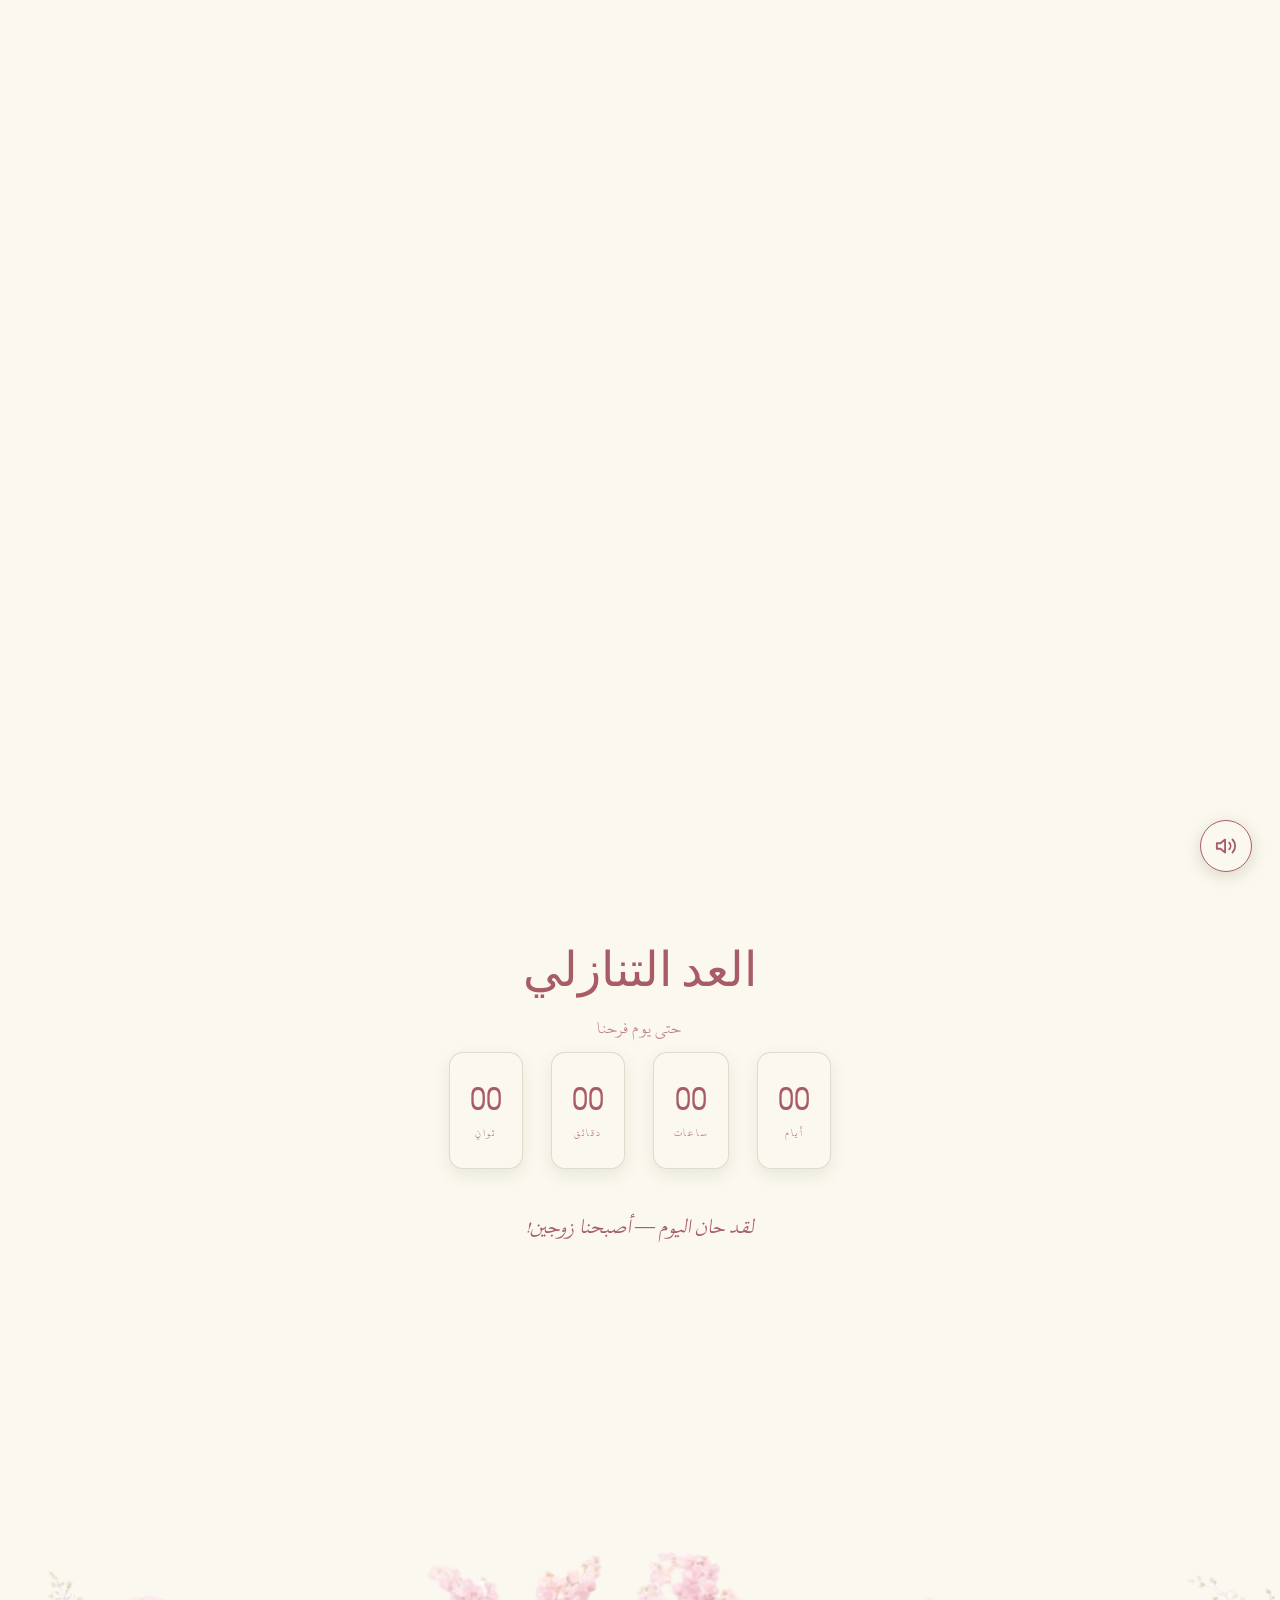
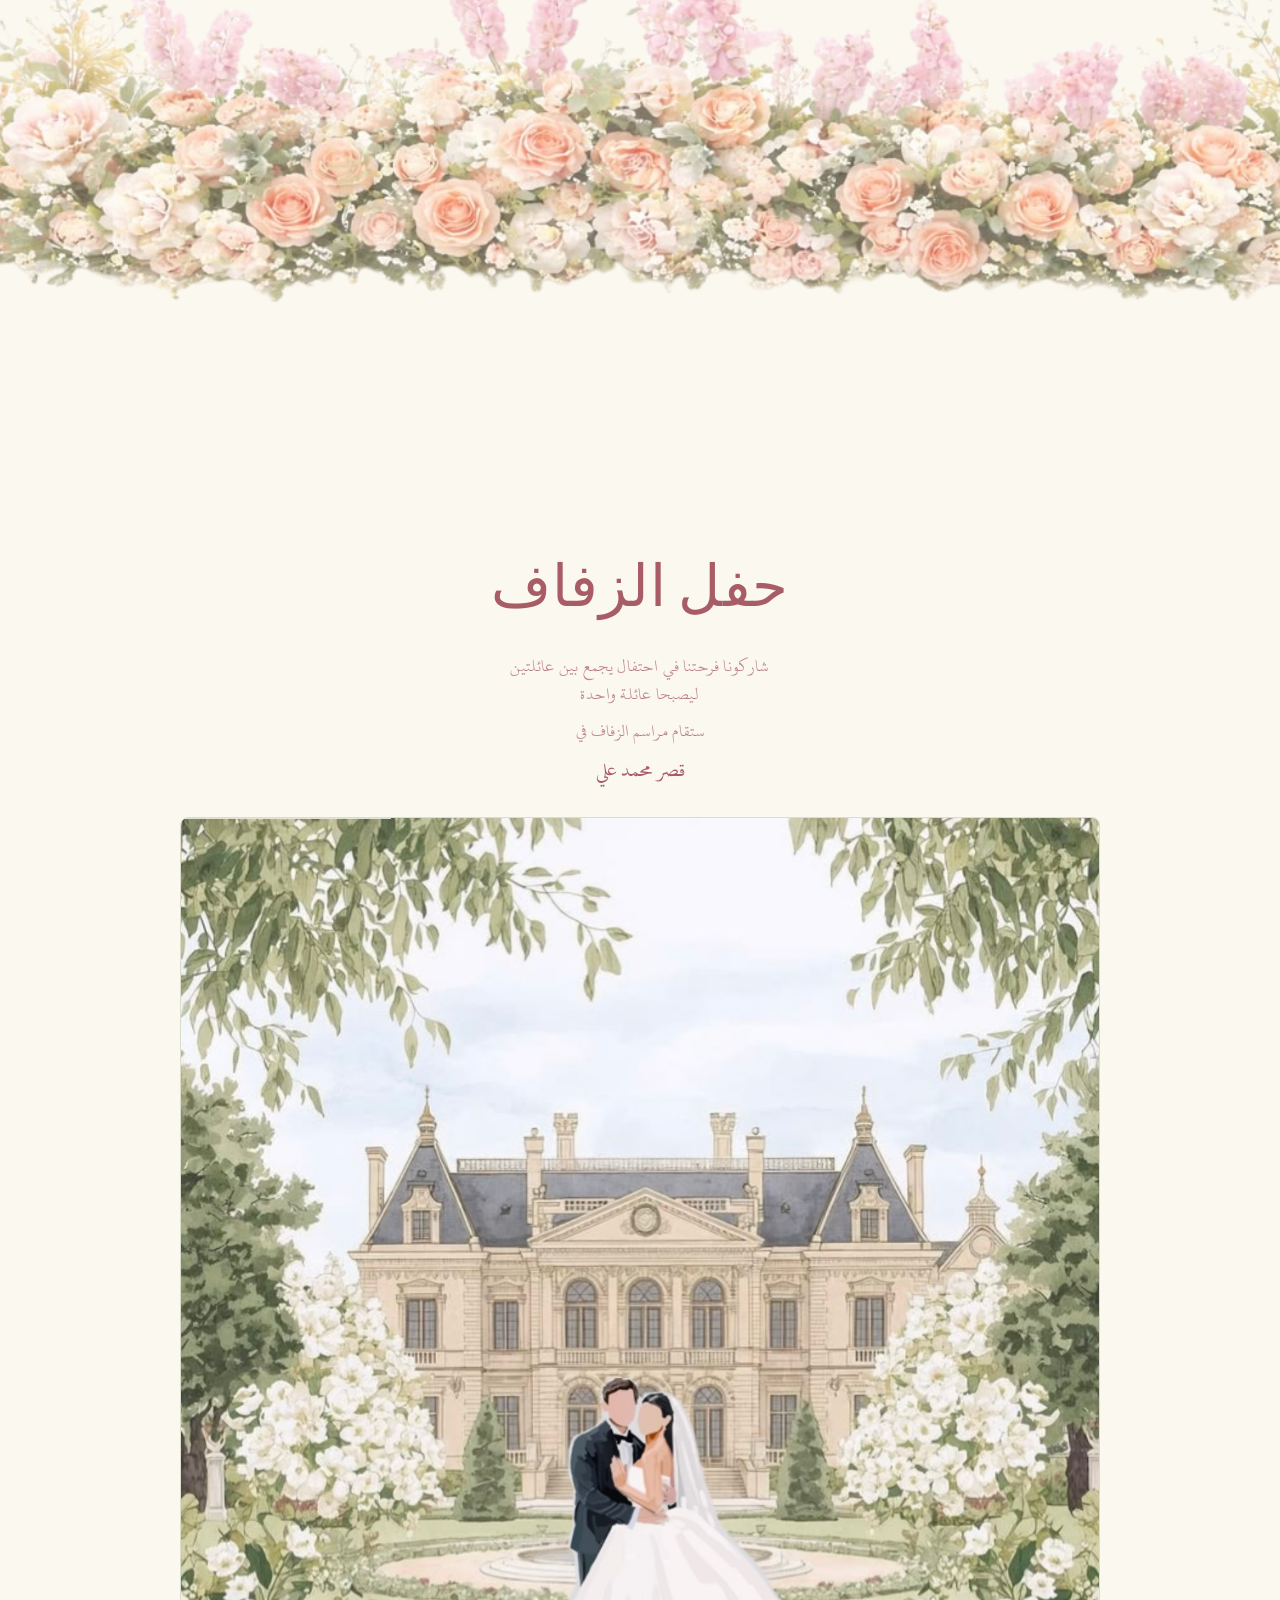
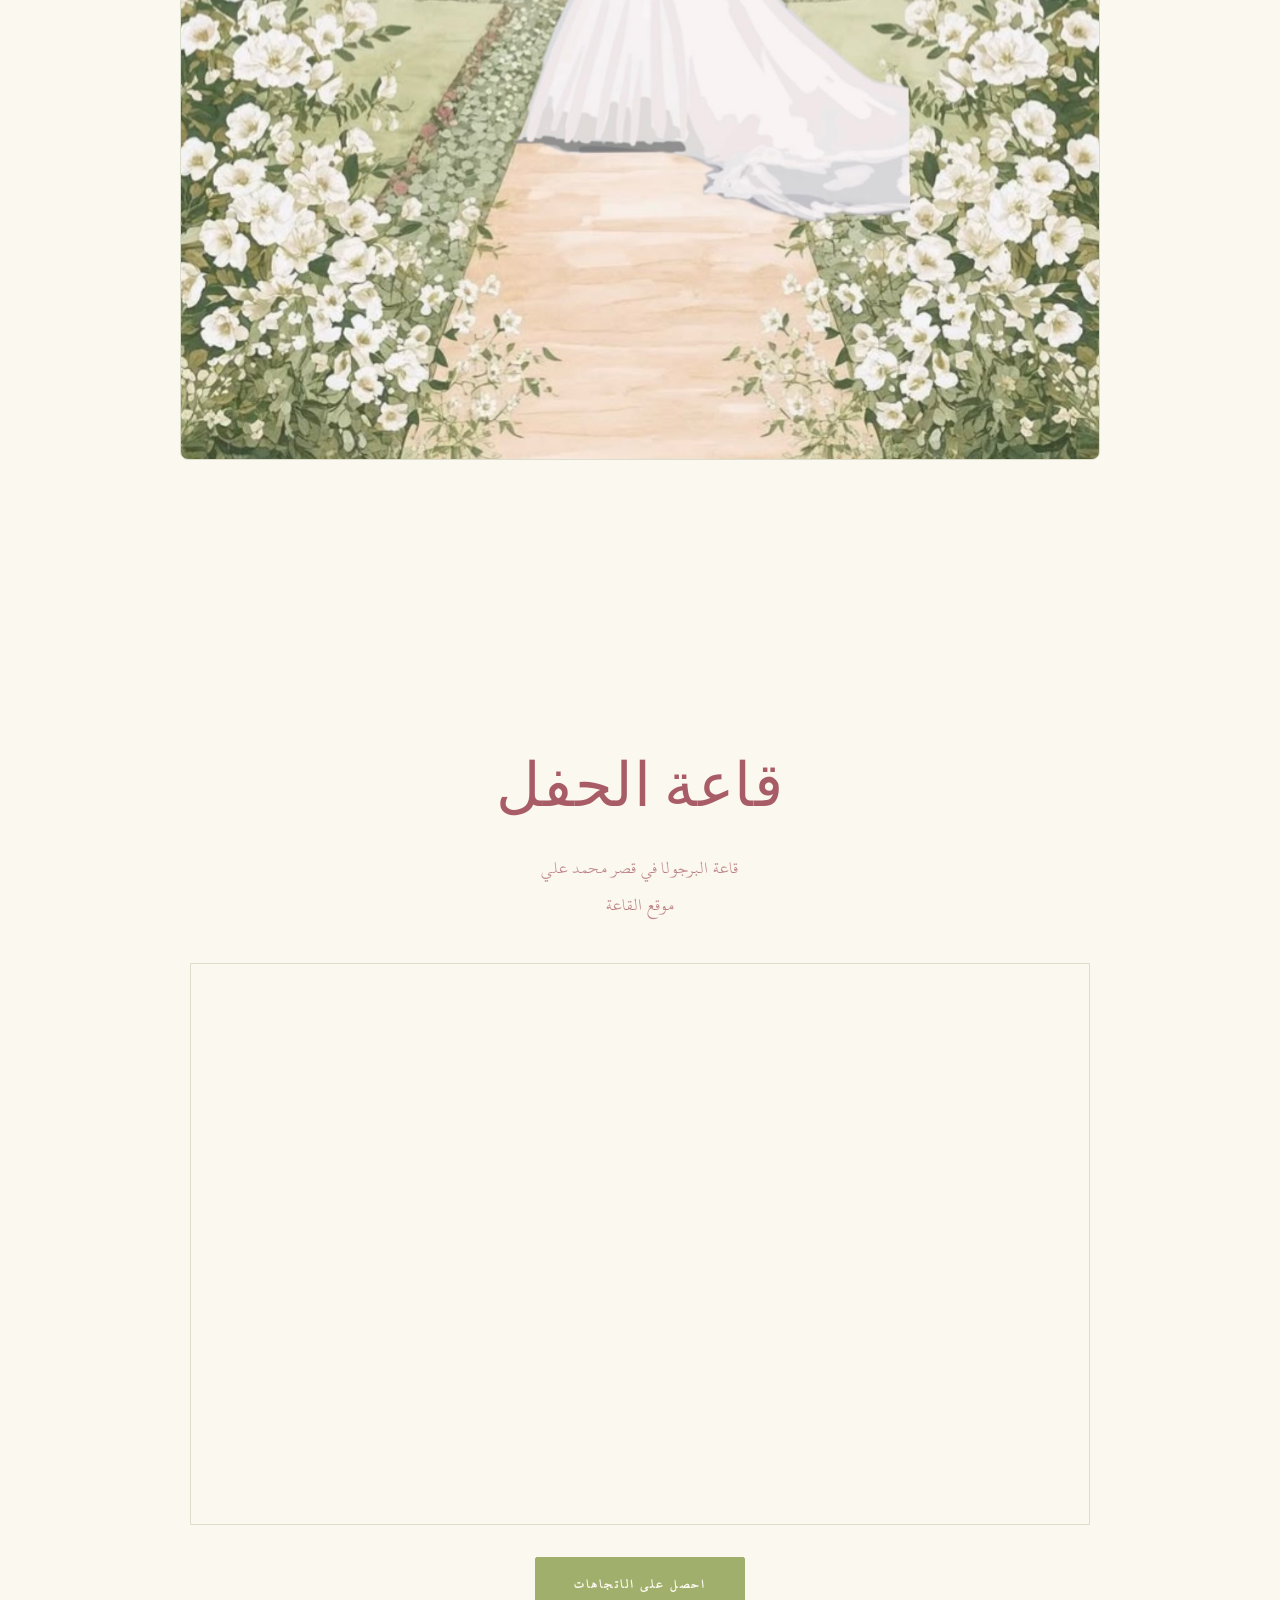
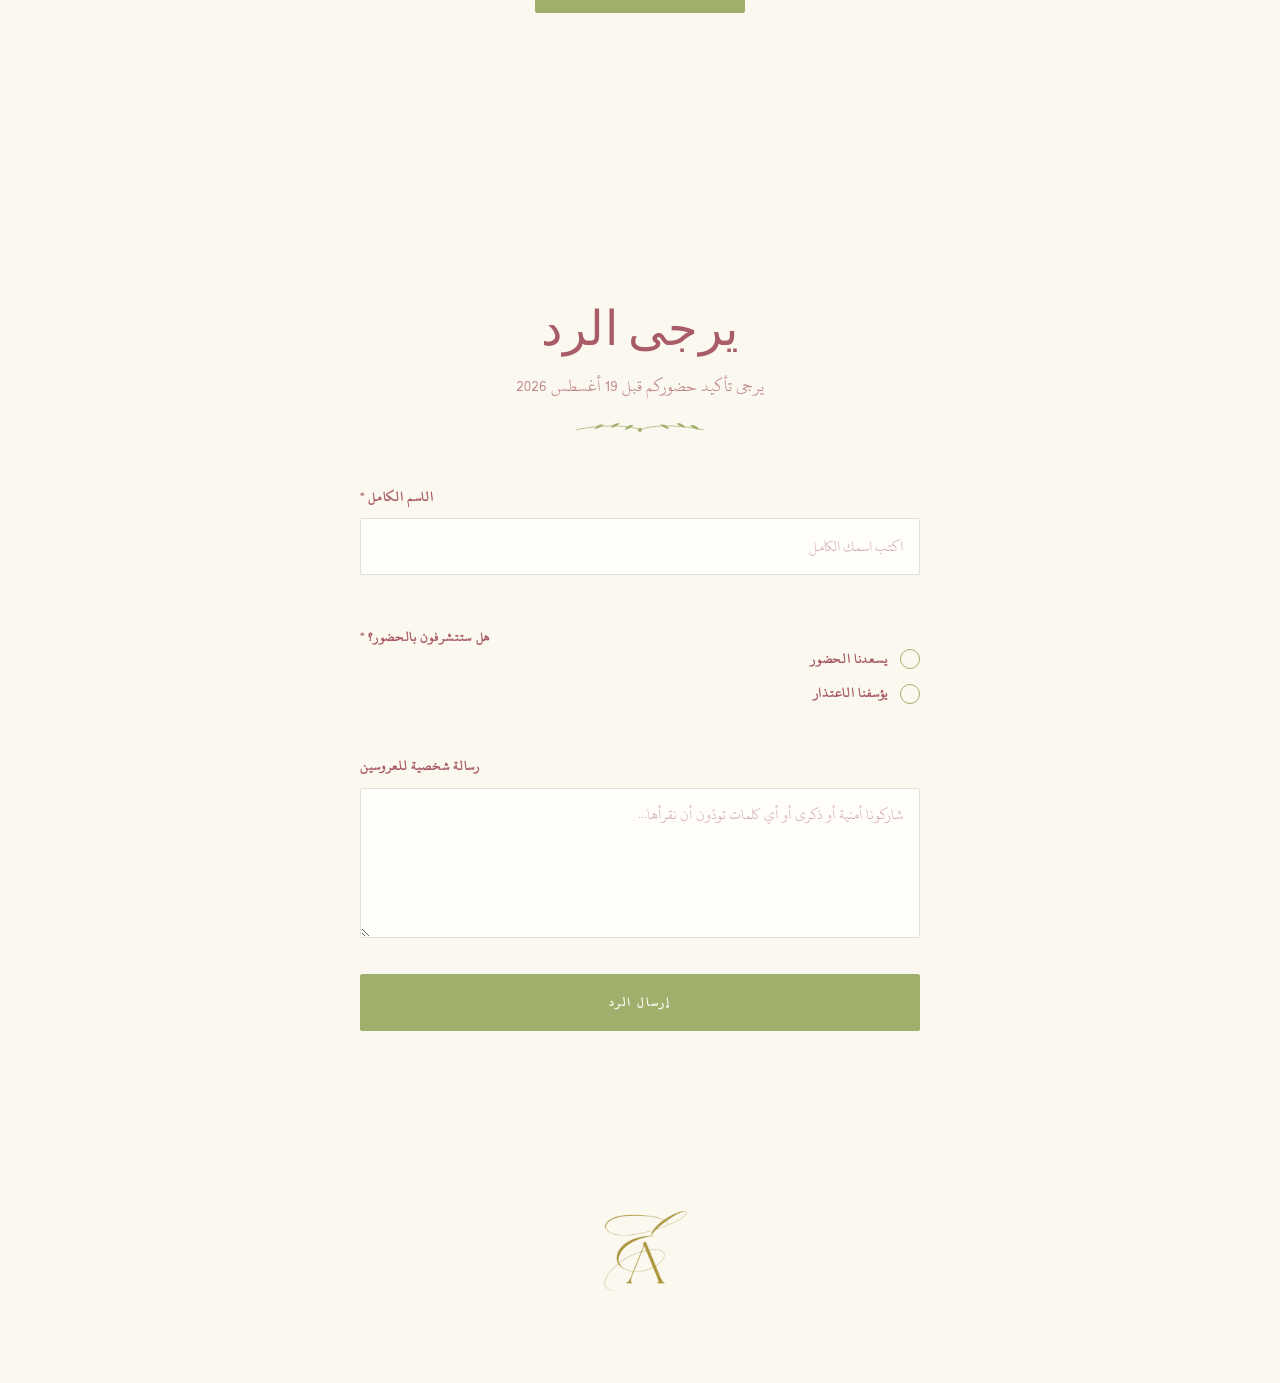
==== arabic.html @ 0cc61c26 "arabic fonts" ====
<!DOCTYPE html>
<html lang="ar" dir="rtl">

<head>
  <meta charset="UTF-8">
  <meta name="viewport" content="width=device-width, initial-scale=1.0, viewport-fit=cover">
  <title>إيمان وعمرو — دعوة زفاف</title>
  <meta name="description" content="انضموا إلينا للاحتفال بزفافنا في 19 سبتمبر 2026.">

  <!-- Fonts: Cormorant Garamond (elegant serif, body + headings) + Beau Rivage (script, short accent words only) -->
  <link rel="preconnect" href="https://fonts.googleapis.com">
  <link rel="preconnect" href="https://fonts.gstatic.com" crossorigin>
  <link
    href="https://fonts.googleapis.com/css2?family=Cormorant+Garamond:ital,wght@0,400;0,500;0,600;0,700;1,400;1,500;1,600&family=Beau+Rivage&display=swap"
    rel="stylesheet">

  <link rel="icon" type="image/png" href="assets/favicon.png">
  <link rel="stylesheet" href="css/arabic.css?v=__CACHEBUST__">
</head>

<body>

  <!-- ============================================ -->
  <!-- 1. HERO — autoplaying video                   -->
  <!-- ============================================ -->
  <section class="hero" id="hero">
    <video class="hero__video" autoplay muted playsinline poster="assets/hero-poster.jpg">
      <source src="assets/hero-video.mp4" type="video/mp4">
    </video>
    <!-- <div class="hero__overlay" aria-hidden="true"></div> -->
    <div class="hero__mask" id="heroMask" aria-hidden="true"></div>

    <!-- <div class="hero__content">
      <p class="hero__eyebrow reveal">نحن مقبلون على الزواج</p>
      <h1 class="hero__names reveal">إيمان <span class="amp">&amp;</span> عمرو</h1>
      <p class="hero__date reveal">17 . 09 . 2026</p>
    </div> -->

    <a href="#countdown" class="hero__scroll-cue" aria-label="التمرير إلى العد التنازلي">
      <span class="hero__scroll-line" aria-hidden="true"></span>
    </a>
  </section>

  <!-- ============================================ -->
  <!-- 2. COUNTDOWN                                  -->
  <!-- ============================================ -->
  <section class="countdown" id="countdown">
    <div class="container reveal">
      <p class="countdown__heading">العد التنازلي</p>
      <h2 class="ceremony-location__details">حتى يوم فرحنا</h2>

      <!-- <div class="flourish" aria-hidden="true">
        <svg viewBox="0 0 200 24" xmlns="http://www.w3.org/2000/svg">
          <use href="#sprig"></use>
        </svg>
      </div> -->

      <div class="countdown__timer" id="countdownTimer" role="timer" aria-live="off">
        <div class="countdown__unit">
          <span class="countdown__value" id="cd-days">00</span>
          <span class="countdown__label">أيام</span>
        </div>
        <div class="countdown__unit">
          <span class="countdown__value" id="cd-hours">00</span>
          <span class="countdown__label">ساعات</span>
        </div>
        <div class="countdown__unit">
          <span class="countdown__value" id="cd-minutes">00</span>
          <span class="countdown__label">دقائق</span>
        </div>
        <div class="countdown__unit">
          <span class="countdown__value" id="cd-seconds">00</span>
          <span class="countdown__label">ثوانٍ</span>
        </div>
      </div>

      <p class="countdown__arrived" id="countdownArrived" hidden>لقد حان اليوم — أصبحنا زوجين!</p>
    </div>
  </section>

  <!-- ===== AUDIO PLAYER (hidden, controlled by floating button) ===== -->
  <audio id="bgAudio" loop preload="auto">
    <source src="assets/background%20music.mp3" type="audio/mpeg">
    متصفحك لا يدعم تشغيل الصوت.
  </audio>

  <!-- Floating Audio Control Button -->
  <button id="audioToggle" class="audio-toggle" aria-label="تشغيل أو إيقاف الموسيقى">
    <svg class="audio-icon audio-icon--on" viewBox="0 0 24 24" width="22" height="22" fill="none" stroke="currentColor"
      stroke-width="2" stroke-linecap="round" stroke-linejoin="round">
      <polygon points="11 5 6 9 2 9 2 15 6 15 11 19 11 5" />
      <path d="M19.07 4.93a10 10 0 0 1 0 14.14" />
      <path d="M15.54 8.46a5 5 0 0 1 0 7.07" />
    </svg>
    <svg class="audio-icon audio-icon--off" viewBox="0 0 24 24" width="22" height="22" fill="none" stroke="currentColor"
      stroke-width="2" stroke-linecap="round" stroke-linejoin="round" style="display:none;">
      <polygon points="11 5 6 9 2 9 2 15 6 15 11 19 11 5" />
      <line x1="23" y1="9" x2="17" y2="15" />
      <line x1="17" y1="9" x2="23" y2="15" />
    </svg>
  </button>

  <!-- ===== FLOWER DIVIDER BREAK ===== -->
  <div class="flower-divider">
    <img src="assets/floral line 2.png" alt="شريط زهور فاصل" class="flower-divider__image">
  </div>

  <!-- ============================================ -->
  <!-- 3. CEREMONY LOCATION                         -->
  <!-- ============================================ -->
  <section class="ceremony-location" id="ceremony-location">
    <div class="container">
      <div class="ceremony-location__content reveal">
        <div class="ceremony-location__text">
          <p class="section-label">حفل الزفاف</p>
          <h2 class="ceremony-location__details">شاركونا فرحتنا في احتفال يجمع بين عائلتين <br> ليصبحا عائلة واحدة
          </h2>
          <p class="ceremony-location__details">
            ستقام مراسم الزفاف في
          </p>
          <p class="ceremony-location__venue">قصر محمد علي</p>
        </div>
        <div class="ceremony-location__image-wrapper">
          <img src="assets/IMG_0325.jpg" alt="مكان إقامة حفل الزفاف" class="ceremony-location__image">
        </div>
      </div>
    </div>
  </section>



  <!-- ============================================ -->
  <!-- 5. VENUE MAP                                  -->
  <!-- ============================================ -->
  <section class="venue" id="venue">
    <div class="container reveal">
      <p class="section-label">قاعة الحفل</p>
      <h2 class="ceremony-location__details">قاعة البرجولا في قصر محمد علي</h2>
      <h2 class="ceremony-location__details">موقع القاعة</h2>
      <div class="venue__map">
        <iframe id="venueMap" src="https://www.google.com/maps?q=Cairo,+Egypt&output=embed"
          title="خريطة موقع قاعة الزفاف" loading="lazy" referrerpolicy="no-referrer-when-downgrade">
        </iframe>
      </div>

      <a href="https://www.google.com/maps/dir/?api=1&destination=Cairo,+Egypt" target="_blank" rel="noopener"
        class="btn btn--primary" id="directionsBtn">
        احصل على الاتجاهات
      </a>
    </div>
  </section>

  <!-- ============================================ -->
  <!-- 6. RSVP                                       -->
  <!-- ============================================ -->
  <section class="rsvp" id="rsvp">
    <div class="container reveal">
      <!-- <p class="section-label">Please respond</p> -->
      <h2>يرجى الرد</h2>
      <p class="ceremony-location__details">يرجى تأكيد حضوركم قبل 19 أغسطس 2026</p>
      <div class="flourish" aria-hidden="true">
        <svg viewBox="0 0 200 24" xmlns="http://www.w3.org/2000/svg">
          <use href="#sprig"></use>
        </svg>
      </div>

      <form id="rsvpForm" class="rsvp__form" novalidate>

        <div class="form-group">
          <label for="fullName">الاسم الكامل <span class="required">*</span></label>
          <input type="text" id="fullName" name="fullName" placeholder="اكتب اسمك الكامل" autocomplete="name" required>
          <span class="error-message" id="error-fullName"></span>
        </div>

        <fieldset class="form-group">
          <legend>هل ستتشرفون بالحضور؟ <span class="required">*</span></legend>
          <div class="radio-group">
            <label class="radio-option">
              <input type="radio" name="attending" value="Joyfully Accepts" required>
              <span class="radio-custom" aria-hidden="true"></span>
              <span>يسعدنا الحضور</span>
            </label>
            <label class="radio-option">
              <input type="radio" name="attending" value="Regretfully Declines" required>
              <span class="radio-custom" aria-hidden="true"></span>
              <span>يؤسفنا الاعتذار</span>
            </label>
          </div>
          <span class="error-message" id="error-attending"></span>
        </fieldset>

        <!-- <div class="form-notice">
          <p><strong>على الرغم من محبتنا الكبيرة لأطفالكم، فقد اخترنا أن يقتصر الاحتفال بيومنا المميز على
              الضيوف الكبار فقط. نقدّر تفهمكم، ونتطلع لمشاركتكم هذه اللحظة السعيدة من قلوبنا.
            </strong></p>
        </div> -->

        <div class="form-group">
          <label for="message">رسالة شخصية للعروسين</label>
          <textarea id="message" name="message" rows="5"
            placeholder="شاركونا أمنية أو ذكرى أو أي كلمات تودّون أن نقرأها..."></textarea>
        </div>

        <button type="submit" class="btn btn--primary rsvp__submit" id="rsvpSubmit">
          <span class="btn-text">إرسال الرد</span>
        </button>

        <p class="rsvp__status" id="rsvpStatus" role="status" aria-live="polite"></p>
      </form>
    </div>
  </section>

  <!-- ============================================ -->
  <!-- 7. FOOTER — monogram                          -->
  <!-- ============================================ -->
  <footer class="footer">
    <div class="invitation__image">
      <img src="assets/favicon.png" alt="إيمان وعمرو">
    </div>
  </footer>

  <!-- Shared SVG symbol: botanical sprig used as the recurring flourish motif -->
  <svg width="0" height="0" style="position:absolute" aria-hidden="true">
    <defs>
      <symbol id="sprig" viewBox="0 0 200 24">
        <path d="M2 12 C40 4, 80 4, 100 12 C120 4, 160 4, 198 12" fill="none" stroke="currentColor"
          stroke-width="1.1" />
        <path d="M30 11 C33 5, 38 3, 44 4 C40 8, 36 10, 30 11Z" fill="currentColor" />
        <path d="M55 9 C58 3, 63 1, 69 2 C65 6, 61 8, 55 9Z" fill="currentColor" />
        <path d="M76 12 C79 6, 84 4, 90 5 C86 9, 82 11, 76 12Z" fill="currentColor" />
        <circle cx="100" cy="12" r="3.2" fill="currentColor" />
        <path d="M145 11 C142 5, 137 3, 131 4 C135 8, 139 10, 145 11Z" fill="currentColor" />
        <path d="M170 9 C167 3, 162 1, 156 2 C160 6, 164 8, 170 9Z" fill="currentColor" />
        <path d="M191 12 C188 6, 183 4, 177 5 C181 9, 185 11, 191 12Z" fill="currentColor" />
      </symbol>
    </defs>
  </svg>

  <script src="js/app.js?v=__CACHEBUST__"></script>
</body>

</html>
---- css/arabic.css ----
/* ===================================================================
   SARAH & JAMES — WEDDING INVITATION
   Token system
   - Background (all sections): #fbf8ef
   - Text: #a85c66
   - Primary accent / borders / buttons: #51662e
   - Secondary accent (lighter): #a0af6c
   Type: Cormorant Garamond (display) + Lato (body/UI) + Parisienne (script accent, used only for "&")
   Signature motif: a hand-drawn botanical sprig (<symbol id="sprig">) reused as
   section dividers, invitation-card corner ornaments, and the footer frame.
   =================================================================== */


@font-face {
    font-family: "Orange Avenue";
    src: url("../fonts/KFGQPC_uthman_taha_naskh_regular.ttf") format("opentype");
    font-weight: normal;
    font-style: normal;
}

@font-face {
    font-family: "Runethia";
    src: url("../fonts/alfont_com_ArefRuqaa-Regular.ttf") format("opentype");
    font-weight: normal;
    font-style: normal;
}

:root {
  --bg: #fbf8ef;
  --ink: #a85c66;
  --pine: #a85c66;
  --sage: #a0af6c;

  --ink-soft: rgba(168, 92, 102, 0.7);
  --ink-faint: rgba(168, 92, 102, 0.45);
  --pine-faint: rgba(81, 102, 46, 0.18);
  --pine-softer: rgba(81, 102, 46, 0.08);
  --sage-faint: rgba(160, 175, 108, 0.25);

  /* --font-display: 'Cormorant Garamond', 'Georgia', serif;
  --font-body: 'Cormorant Garamond', 'Georgia', serif;*/
  --font-script: 'Beau Rivage', cursive; 

  --font-display: "Orange Avenue", serif;
  --font-body: "Orange Avenue", serif;
  /* --font-script: "Runethia", cursive; */


  --section-pad-y: clamp(64px, 11vw, 128px);
  --container-max: 1080px;
  --text-max: 640px;

  --ease: cubic-bezier(0.22, 0.61, 0.36, 1);
}

/* ---------- Reset ---------- */
*, *::before, *::after { box-sizing: border-box; }
html, body { margin: 0; padding: 0; }
html { scroll-behavior: smooth; -webkit-text-size-adjust: 100%; overflow-x: hidden; }

body {
  background: var(--bg);
  color: var(--ink);
  font-family: var(--font-body);
  font-weight: 300;
  line-height: 1.65;
  -webkit-font-smoothing: antialiased;
  overflow-x: hidden;
}

img { max-width: 100%; display: block; }
svg { display: block; }

h1, h2, h3 {
  font-family: var(--font-display);
  color: var(--ink);
  margin: 0;
  font-weight: 500;
  letter-spacing: 0.01em;
}

p { margin: 0; }

a { color: inherit; text-decoration: none; }

button { font-family: inherit; }

/* Respect reduced motion */
@media (prefers-reduced-motion: reduce) {
  html { scroll-behavior: auto; }
  *, *::before, *::after {
    animation-duration: 0.001ms !important;
    animation-iteration-count: 1 !important;
    transition-duration: 0.001ms !important;
    scroll-behavior: auto !important;
  }
}

/* ---------- Layout helpers ---------- */
.container {
  max-width: var(--container-max);
  margin: 0 auto;
  padding: 0 calc(24px + env(safe-area-inset-right)) 0 calc(24px + env(safe-area-inset-left));
}

section {
  background: var(--bg);
  padding: var(--section-pad-y) 0;
  text-align: center;
  position: relative;
}

.amp {
  font-family: var(--font-script);
  font-style: normal;
  color: var(--pine);
  padding: 0 0.08em;
  display: inline-block;
}

.section-label {
  font-family: var(--font-body);
  font-size: 0.78rem;
  letter-spacing: 0.08em;
  text-transform: uppercase;
  color: var(--pine);
  margin: 0 0 14px;
  font-weight: 600;
}

.ceremony-location__text .section-label {
  font-family: var(--font-script);
  font-size: clamp(2.6rem, 7vw, 3.6rem);
  text-transform: none;
  letter-spacing: 0.01em;
  font-weight: 400;
}

.venue .section-label {
  font-family: var(--font-script);
  font-size: clamp(2.6rem, 7vw, 3.8rem);
  text-transform: none;
  letter-spacing: 0.01em;
  font-weight: 400;
}

.flourish {
  width: 130px;
  margin: 22px auto 0;
  color: var(--sage);
}

.required { color: var(--ink); opacity: 0.7; }

/* ---------- Scroll reveal ---------- */
.reveal {
  opacity: 0;
  transform: translateY(22px);
  transition: opacity 0.9s var(--ease), transform 0.9s var(--ease);
}
.reveal.is-visible {
  opacity: 1;
  transform: translateY(0);
}

/* ---------- Buttons ---------- */
.btn {
  display: inline-flex;
  align-items: center;
  justify-content: center;
  gap: 8px;
  padding: 16px 38px;
  border-radius: 2px;
  font-family: var(--font-body);
  font-size: 0.82rem;
  letter-spacing: 0.16em;
  text-transform: uppercase;
  font-weight: 600;
  cursor: pointer;
  border: 1px solid var(--pine);
  transition: background 0.3s var(--ease), color 0.3s var(--ease), opacity 0.3s var(--ease);
}

.btn--primary {
  background: var(--sage);
  border-color: var(--sage);
  color: var(--bg);
}
.btn--primary:hover { background: var(--pine); border-color: var(--pine); }
.btn--primary:focus-visible { outline: 2px solid var(--ink); outline-offset: 3px; }
.btn--primary:disabled { opacity: 0.55; cursor: not-allowed; }


/* ===================================================================
   1. HERO
   =================================================================== */
.hero {
  position: relative;
  min-height: 100vh;
  min-height: 100dvh;
  display: flex;
  align-items: center;
  justify-content: center;
  background: #2c2a22; /* fallback while video/poster loads */
  overflow: hidden;
  padding: 0;
  margin-bottom: 10px; /* ADDED: space between hero and countdown */
}

.hero__video {
  position: absolute;
  inset: 0;
  width: 100%;
  height: 100%;
  object-fit: cover;
  z-index: 0;
}

.hero__overlay {
  position: absolute;
  inset: 0;
  z-index: 1;
  background: linear-gradient(
    180deg,
    rgba(20, 20, 14, 0.38) 0%,
    rgba(20, 20, 14, 0.22) 45%,
    rgba(20, 20, 14, 0.55) 100%
  );
}

.hero__content {
  position: relative;
  z-index: 2;
  text-align: center;
  color: #fbf8ef;
  padding: 0 24px;
}

.hero__eyebrow {
  font-family: var(--font-body);
  font-size: 0.78rem;
  letter-spacing: 0.28em;
  text-transform: uppercase;
  margin: 0 0 18px;
  color: #f3eee0;
}

.hero__names {
  font-size: clamp(2.6rem, 9vw, 5.4rem);
  color: #fffdf7;
  font-weight: 500;
  line-height: 1.05;
  margin: 0;
}
.hero__names .amp { color: #e7dfc4; }

.hero__date {
  margin-top: 18px;
  font-family: var(--font-body);
  letter-spacing: 0.2em;
  font-size: 0.95rem;
  color: #f3eee0;
}

.hero__scroll-cue {
  position: absolute;
  bottom: calc(32px + env(safe-area-inset-bottom));
  left: 50%;
  transform: translateX(-50%);
  z-index: 2;
  width: 1px;
  height: 46px;
}
.hero__scroll-line {
  display: block;
  width: 1px;
  height: 100%;
  background: rgba(251, 248, 239, 0.65);
  animation: scrollCue 2.2s ease-in-out infinite;
  transform-origin: top;
}


.hero__mask {
  position: absolute;
  inset: 0;
  background: var(--bg);
  z-index: 2;
  opacity: 1;
  transition: opacity 0.7s ease;
  pointer-events: none;
}

.hero__mask.is-hidden {
  opacity: 0;
}

@keyframes scrollCue {
  0% { transform: scaleY(0); opacity: 0; }
  35% { transform: scaleY(1); opacity: 1; }
  70% { transform: scaleY(1); opacity: 1; }
  100% { transform: scaleY(0); opacity: 0; }
}

/* ===================================================================
   2. COUNTDOWN
   =================================================================== */
.countdown__heading {
  font-family: var(--font-script);
  font-size: clamp(2.2rem, 6vw, 3rem);
  font-style: normal;
  font-weight: 400;
}

.countdown {
  padding-top: 0;
  background-color: var(--bg);
  min-height: 40vh;
  display: flex;
  align-items: center;
  justify-content: center;
}


/* Override the default section padding for countdown only */
.countdown {
  padding-top: 0;
  padding-bottom: 0; /* REMOVED: Remove bottom padding completely */
  margin-bottom: 0; /* ADDED: Remove any margin */
}

/* Also remove padding from countdown container */
.countdown .container {
  padding-bottom: 0;
}

/* Keep the 200px space between hero and countdown */
/* Hero already has margin-bottom: 200px, so we keep that */
.countdown__timer {
  margin-top: 10px;
  display: flex;
  align-items: center;
  justify-content: center;
  gap: clamp(6px, 2.5vw, 22px);
  width: 100%;
}

.countdown__unit {
  box-sizing: border-box;
  display: flex;
  flex-direction: column;
  align-items: center;
  justify-content: center;
  flex: 1 1 0;
  max-width: clamp(64px, 22vw, 96px);
  padding: clamp(14px, 5vw, 25px) clamp(8px, 4vw, 20px);
  background: var(--bg);
  border: 1px solid var(--pine-faint);
  border-radius: 14px;
  box-shadow: 0 6px 16px rgba(81, 102, 46, 0.10);
}

.countdown__value {
  font-family: var(--font-display);
  font-size: clamp(1.8rem, 6vw, 2.6rem);
  font-weight: 400;
  color: var(--ink);
  line-height: 1;
  font-variant-numeric: tabular-nums;
}

.countdown__label {
  margin-top: 6px;
  font-size: 0.66rem;
  letter-spacing: 0.16em;
  text-transform: uppercase;
  font-family: var(--font-body);
  color: var(--ink);
  opacity: 0.75;
}

.countdown__arrived {
  margin-top: 40px;
  font-family: var(--font-display);
  font-style: italic;
  font-size: 1.4rem;
  color: var(--ink);
}

/* ===================================================================
   3. INVITATION CARD
   =================================================================== */
.invitation__card {
  position: relative;
  background: #fffefb;
  border: 1px solid var(--pine-faint);
  box-shadow: 0 30px 60px -30px rgba(81, 102, 46, 0.22);
  padding: 56px 28px;
  max-width: 920px;
  margin: 0 auto;
  display: flex;
  flex-direction: column;
  gap: 36px;
  text-align: left;
}

.invitation__corner {
  position: absolute;
  width: 78px;
  color: var(--sage);
  opacity: 0.85;
}
.invitation__corner svg { width: 100%; height: auto; }
.invitation__corner--tl { top: 18px; left: 18px; transform: rotate(8deg); }
.invitation__corner--tr { top: 18px; right: 18px; transform: rotate(180deg) scaleY(-1) rotate(8deg); }
.invitation__corner--bl { bottom: 18px; left: 18px; transform: scaleY(-1) rotate(-8deg); }
.invitation__corner--br { bottom: 18px; right: 18px; transform: rotate(180deg) rotate(-8deg); }

.invitation__image {
  width: 100%;
  aspect-ratio: 4 / 3;
  overflow: hidden;
  border: 1px solid var(--pine-faint);
}
.invitation__image img {
  width: 100%;
  height: 100%;
  object-fit: cover;
}

.invitation__text { text-align: center; }

.invitation__text h2 {
  font-size: clamp(1.7rem, 4.5vw, 2.3rem);
  margin-bottom: 22px;
}

.invitation__body {
  max-width: var(--text-max);
  margin: 0 auto 28px;
  font-size: 1.02rem;
  color: var(--ink-soft);
}

.invitation__couple-names {
  font-family: var(--font-display);
  font-size: clamp(1.3rem, 3.4vw, 1.7rem);
  font-style: italic;
  color: var(--pine);
  margin-bottom: 10px;
}

.invitation__date-full {
  font-size: 0.88rem;
  letter-spacing: 0.05em;
  color: var(--ink-soft);
}

/* ===================================================================
   4. CEREMONY & RECEPTION
   =================================================================== */
.schedule__heading { font-size: 0.78rem; }

.schedule__grid {
  margin-top: 48px;
  display: grid;
  grid-template-columns: 1fr;
  gap: 48px;
  max-width: 800px;
  margin-inline: auto;
}

.schedule__item { text-align: center; }

.schedule__image {
  aspect-ratio: 4 / 3;
  overflow: hidden;
  border: 1px solid var(--pine-faint);
  margin-bottom: 22px;
}
.schedule__image img { width: 100%; height: 100%; object-fit: cover; }

.schedule__item h3 {
  font-size: 1.5rem;
  font-style: italic;
  margin-bottom: 6px;
}

.schedule__time {
  font-size: 0.78rem;
  letter-spacing: 0.18em;
  text-transform: uppercase;
  color: var(--pine);
  margin-bottom: 12px;
  font-weight: 600;
}

.schedule__venue {
  font-size: 1.05rem;
  color: var(--ink);
  margin-bottom: 4px;
}

.schedule__address {
  font-size: 0.9rem;
  color: var(--ink-soft);
}

/* ===================================================================
   5. VENUE MAP
   =================================================================== */
.venue__map {
  margin: 44px auto 32px;
  max-width: 900px;
  aspect-ratio: 16 / 10;
  border: 1px solid var(--pine-faint);
  overflow: hidden;
  filter: saturate(0.92);
}
.venue__map iframe {
  width: 100%;
  height: 100%;
  border: 0;
  display: block;
}

/* ===================================================================
   6. RSVP
   =================================================================== */
.rsvp__subtitle {
  margin-top: 10px;
  font-size: 0.95rem;
  color: var(--ink-soft);
}

.rsvp__form {
  margin: 48px auto 0;
  max-width: 520px;
  text-align: left;
  display: flex;
  flex-direction: column;
  gap: 28px;
}

/* Add this new rule to reduce bottom padding of RSVP section */
.rsvp {
  padding-bottom: 20px; /* Reduced from default section padding */
}

.rsvp h2 {
  font-family: var(--font-script);
  font-size: clamp(2.2rem, 6vw, 3rem);
  font-weight: 400;
  letter-spacing: 0.01em;
}

.form-group {
  display: flex;
  flex-direction: column;
  gap: 10px;
  border: none;
  padding: 0;
  margin: 0;
}

.form-group label,
.form-group legend {
  font-size: 0.85rem;
  letter-spacing: 0.05em;
  color: var(--pine);
  font-weight: 600;
  padding: 0;
}

input[type="text"],
textarea {
  width: 100%;
  font-family: var(--font-body);
  font-size: 1rem;
  color: var(--ink);
  background: #fffefb;
  border: 1px solid var(--pine-faint);
  border-radius: 2px;
  padding: 14px 16px;
  transition: border-color 0.25s var(--ease), box-shadow 0.25s var(--ease);
}

input[type="text"]::placeholder,
textarea::placeholder { color: var(--ink-faint); }

input[type="text"]:focus,
textarea:focus {
  outline: none;
  border-color: var(--pine);
  box-shadow: 0 0 0 3px var(--pine-softer);
}

textarea { resize: vertical; min-height: 120px; line-height: 1.5; }

.form-group.has-error input[type="text"],
.form-group.has-error textarea,
.form-group.has-error .stepper {
  border-color: var(--ink);
}

.error-message {
  font-size: 0.78rem;
  color: var(--ink);
  min-height: 1em;
  display: block;
}

/* Radio group */
.radio-group {
  display: flex;
  flex-direction: column;
  gap: 12px;
}

.radio-option {
  display: flex;
  align-items: center;
  gap: 12px;
  cursor: pointer;
  font-size: 0.98rem;
  color: var(--ink);
  font-weight: 400;
}

.radio-option input[type="radio"] {
  position: absolute;
  opacity: 0;
  width: 0;
  height: 0;
}

.radio-custom {
  width: 20px;
  height: 20px;
  border-radius: 50%;
  border: 1px solid var(--sage);
  flex-shrink: 0;
  position: relative;
  transition: border-color 0.2s var(--ease);
}
.radio-custom::after {
  content: '';
  position: absolute;
  inset: 4px;
  border-radius: 50%;
  background: var(--pine);
  transform: scale(0);
  transition: transform 0.2s var(--ease);
}
.radio-option input[type="radio"]:checked + .radio-custom::after { transform: scale(1); }
.radio-option input[type="radio"]:focus-visible + .radio-custom { outline: 2px solid var(--ink); outline-offset: 2px; }

/* Guest stepper */
.stepper {
  display: inline-flex;
  align-items: center;
  border: 1px solid var(--pine-faint);
  border-radius: 2px;
  background: #fffefb;
  width: fit-content;
}

.stepper__btn {
  width: 46px;
  height: 46px;
  border: none;
  background: transparent;
  color: var(--pine);
  font-size: 1.3rem;
  line-height: 1;
  cursor: pointer;
  transition: background 0.2s var(--ease);
}
.stepper__btn:hover { background: var(--sage-faint); }
.stepper__btn:disabled { color: var(--ink-faint); cursor: not-allowed; background: transparent; }
.stepper__btn:focus-visible { outline: 2px solid var(--pine); outline-offset: -2px; }

.stepper input[type="number"] {
  width: 56px;
  text-align: center;
  border: none;
  background: transparent;
  color: var(--ink);
  font-size: 1.05rem;
  font-family: var(--font-body);
  -moz-appearance: textfield;
}
.stepper input[type="number"]::-webkit-outer-spin-button,
.stepper input[type="number"]::-webkit-inner-spin-button {
  -webkit-appearance: none;
  margin: 0;
}

.rsvp__submit { margin-top: 8px; width: 100%; }

.rsvp__status {
  text-align: center;
  font-size: 0.92rem;
  min-height: 1.2em;
  color: var(--pine);
}
.rsvp__status.is-error { color: var(--ink); }

/* ===================================================================
   7. FOOTER
   =================================================================== */
.footer {
  background: var(--bg);
  padding: 72px 24px 56px;
  text-align: center;
}

.footer__sprig {
  width: 130px;
  margin: 0 auto 28px;
  color: var(--sage);
  transform: rotate(180deg);
}

.footer__monogram {
  font-family: var(--font-display);
  font-style: italic;
  font-size: clamp(2.6rem, 8vw, 3.6rem);
  color: var(--pine);
  line-height: 1;
}
.footer__monogram .amp { color: var(--sage); font-size: 0.85em; }

.footer__names {
  margin-top: 14px;
  font-size: 0.95rem;
  letter-spacing: 0.08em;
  color: var(--ink);
}

.footer__date {
  margin-top: 6px;
  font-size: 0.78rem;
  letter-spacing: 0.18em;
  color: var(--ink-soft);
}

/* ===================================================================
   RESPONSIVE — tablet and up
   =================================================================== */
@media (min-width: 700px) {
  .invitation__card {
    flex-direction: row;
    align-items: stretch;
    padding: 64px 56px;
    gap: 48px;
  }
  .invitation__image { width: 42%; aspect-ratio: auto; }
  .invitation__text { width: 58%; text-align: left; }
  .invitation__body { margin-left: 0; }
  .invitation__couple-names,
  .invitation__date-full { text-align: left; }

  .schedule__grid {
    grid-template-columns: 1fr 1fr;
    max-width: var(--container-max);
    gap: 56px;
  }

  .rsvp__form { max-width: 560px; }
}

/* ===================================================================
   RESPONSIVE — desktop
   =================================================================== */
@media (min-width: 1000px) {
  :root { --section-pad-y: 140px; }

  .hero__names { font-size: 6.2rem; }

  .countdown__timer { gap: 28px; }
}

/* ===================================================================
   RESPONSIVE — small phones
   =================================================================== */
@media (max-width: 380px) {
  .btn { padding: 15px 26px; font-size: 0.76rem; }
}





/* .countdown {
  background-image: url('../assets/countdown frame.png');
  background-size: cover;
  background-position: center;
  background-repeat: no-repeat;
} */

/* ===== FLOATING AUDIO TOGGLE BUTTON ===== */
.audio-toggle {
  position: fixed;
  bottom: calc(28px + env(safe-area-inset-bottom));
  right: calc(28px + env(safe-area-inset-right));
  z-index: 9999;
  width: 52px;
  height: 52px;
  border-radius: 50%;
  border: 1.5px solid var(--pine);
  background: rgba(251, 248, 239, 0.92);
  backdrop-filter: blur(6px);
  -webkit-backdrop-filter: blur(6px);
  color: var(--pine);
  cursor: pointer;
  display: flex;
  align-items: center;
  justify-content: center;
  box-shadow: 0 4px 16px rgba(81, 102, 46, 0.2);
  transition: all 0.3s ease;
  padding: 0;
}

.audio-toggle:hover {
  transform: scale(1.08);
  background: var(--bg);
  box-shadow: 0 6px 24px rgba(81, 102, 46, 0.3);
}

.audio-toggle:active {
  transform: scale(0.92);
}

.audio-toggle:focus-visible {
  outline: 2px solid var(--ink);
  outline-offset: 3px;
}

.audio-icon {
  display: block;
  width: 22px;
  height: 22px;
  flex-shrink: 0;
  transition: opacity 0.2s ease;
}

/* Responsive: smaller on mobile */
@media (max-width: 600px) {
  .audio-toggle {
    bottom: calc(20px + env(safe-area-inset-bottom));
    right: calc(20px + env(safe-area-inset-right));
    width: 44px;
    height: 44px;
  }
  .audio-icon {
    width: 18px;
    height: 18px;
  }
}

@media (max-width: 380px) {
  .audio-toggle {
    bottom: calc(16px + env(safe-area-inset-bottom));
    right: calc(16px + env(safe-area-inset-right));
    width: 40px;
    height: 40px;
  }
  .audio-icon {
    width: 16px;
    height: 16px;
  }
}


/* ===================================================================
   FLOWER DIVIDER
   =================================================================== */
.flower-divider {
  background: var(--bg);
  padding: 0 0;
  margin-top: -120px;
  text-align: center;
  display: flex;
  justify-content: center;
  align-items: center;
  overflow: hidden;
}

.flower-divider__image {
  width: 100%;
  max-width: 100%;
  height: auto;
  display: block;
  opacity: 0.85;
  transform: scale(1.2);
  transition: transform 0.4s ease, opacity 0.4s ease;
}

.flower-divider__image:hover {
  transform: scale(1.18);
  opacity: 1;
}

/* Tablet */
@media (max-width: 768px) {
  .flower-divider {
    padding: 15px 0;
  }
  .flower-divider__image {
    width: 100%;
    max-width: 100%;
    margin: 0;
  }
}

/* Mobile */
/* Mobile: Full bleed effect */
@media (max-width: 480px) {
  .flower-divider {
    padding: 10px 0;
    margin: -120px -24px 0; /* Keep top pull-up, match container padding on sides */
  }
  .flower-divider__image {
    width: 110%;
    max-width: 110%;
    margin: 0;
  }
}

/* Small phones */
@media (max-width: 380px) {
  .flower-divider {
    padding: 8px 0;
  }
  .flower-divider__image {
    width: 100%;
    max-width: 100%;
    margin: 0;
  }
}


/* ===================================================================
   3. CEREMONY LOCATION
   =================================================================== */
.ceremony-location {
  background: var(--bg);
  padding: var(--section-pad-y) 0;
}

.ceremony-location__content {
  max-width: 920px;
  margin: 0 auto;
  display: flex;
  flex-direction: column;
  gap: 30px;
}

.ceremony-location__text {
  text-align: center;
}

.ceremony-location__title {
  font-family: var(--font-display);
  font-size: 0.78rem;
  color: var(--ink);
  margin-bottom: 12px;
  font-weight: 500;
}

.ceremony-location__details {
  font-size: 1.1rem;
  color: var(--ink-soft);
  margin-bottom: 8px;
  line-height: 1.6;
}

.ceremony-location__details strong {
  color: var(--pine);
  /* font-weight: 600; */
}

.ceremony-location__venue {
  font-family: var(--font-display);
  font-size: 1.3rem;
  color: var(--pine);
  /* font-style: italic; */
}

.ceremony-location__image-wrapper {
  width: 100%;
  border-radius: 8px;
  overflow: hidden;
  border: 1px solid var(--pine-faint);
}

.ceremony-location__image {
  width: 100%;
  height: auto;
  display: block;
  object-fit: cover;
}

/* Responsive - mobile */
@media (max-width: 480px) {
  .ceremony-location__content {
    gap: 20px;
  }
  
  .ceremony-location__details {
    font-size: 1rem;
  }
  
  .ceremony-location__venue {
    font-size: 1.1rem;
  }
  
  .ceremony-location__image-wrapper {
    border-radius: 6px;
  }
}



/* ===================================================================
   FOOTER - Override to remove borders
   =================================================================== */
.footer .invitation__image {
  border: none !important; /* Remove border */
  aspect-ratio: auto !important; /* Remove forced aspect ratio */
  width: auto !important; /* Let image be natural size */
  height: auto !important; /* Let image determine height */
  display: inline-block; /* Better for footer */
  overflow: visible !important; /* PREVENT CROPPING - show full image */
  border-radius: 0 !important; /* Remove any rounded corners */
  background: transparent; /* Ensure no background */
}

.footer .invitation__image img {
  width: auto !important;
  height: auto !important;
  max-width: 240px; /* DOUBLED from 120px to 240px */
  max-height: 240px; /* DOUBLED from 120px to 240px */
  object-fit: contain !important;
  display: block;
  margin: 0 auto;
  border: none;
  border-radius: 0;
}




.form-notice {
  padding: 16px 18px;
  border: 1px solid var(--pine-faint);
  border-radius: 10px;
  background: var(--pine-softer);
  margin-bottom: 24px;
}

.form-notice p {
  color: var(--ink);
  font-size: 0.92rem;
  line-height: 1.6;
}

.form-notice p + p {
  margin-top: 8px;
}



/* ---------- Language landing buttons ---------- */
.btn--lang {
  min-width: 200px;
  background: var(--sage);
  border-color: var(--sage);
  color: var(--bg);
}
.btn--lang:hover { background: var(--pine); border-color: var(--pine); }
.btn--lang:focus-visible { outline: 2px solid var(--ink); outline-offset: 3px; }

/* ---------- Language landing page ---------- */
.landing {
  position: relative;
  min-height: 100vh;
  min-height: 100dvh;
  display: flex;
  align-items: center;
  justify-content: center;
  background-size: cover;
  background-position: center;
  background-repeat: no-repeat;
}

.landing__overlay {
  position: absolute;
  inset: 0;
  background: rgba(0, 0, 0, 0.28);
}

.landing__buttons {
  position: relative;
  z-index: 1;
  display: flex;
  flex-direction: column;
  align-items: center;
  gap: 18px;
  transform: translateY(clamp(-160px, -22vh, -70px));
}
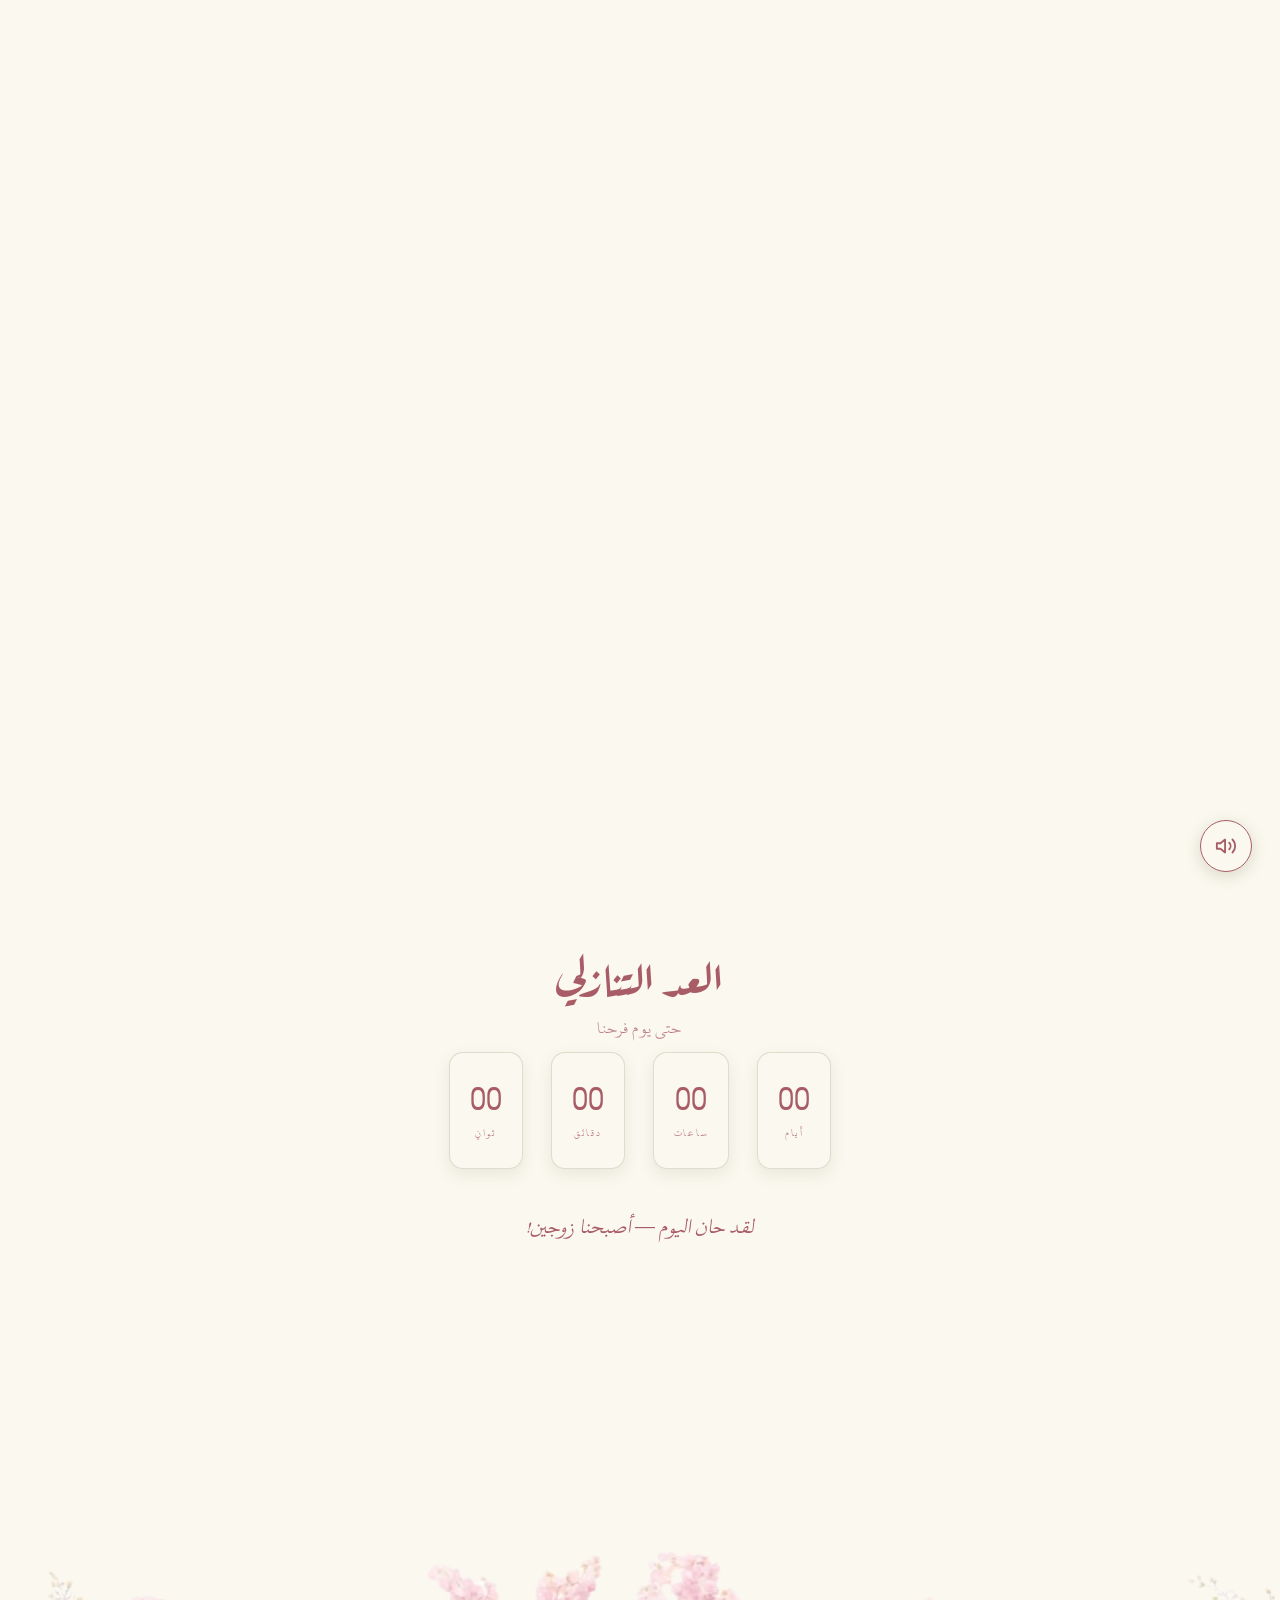
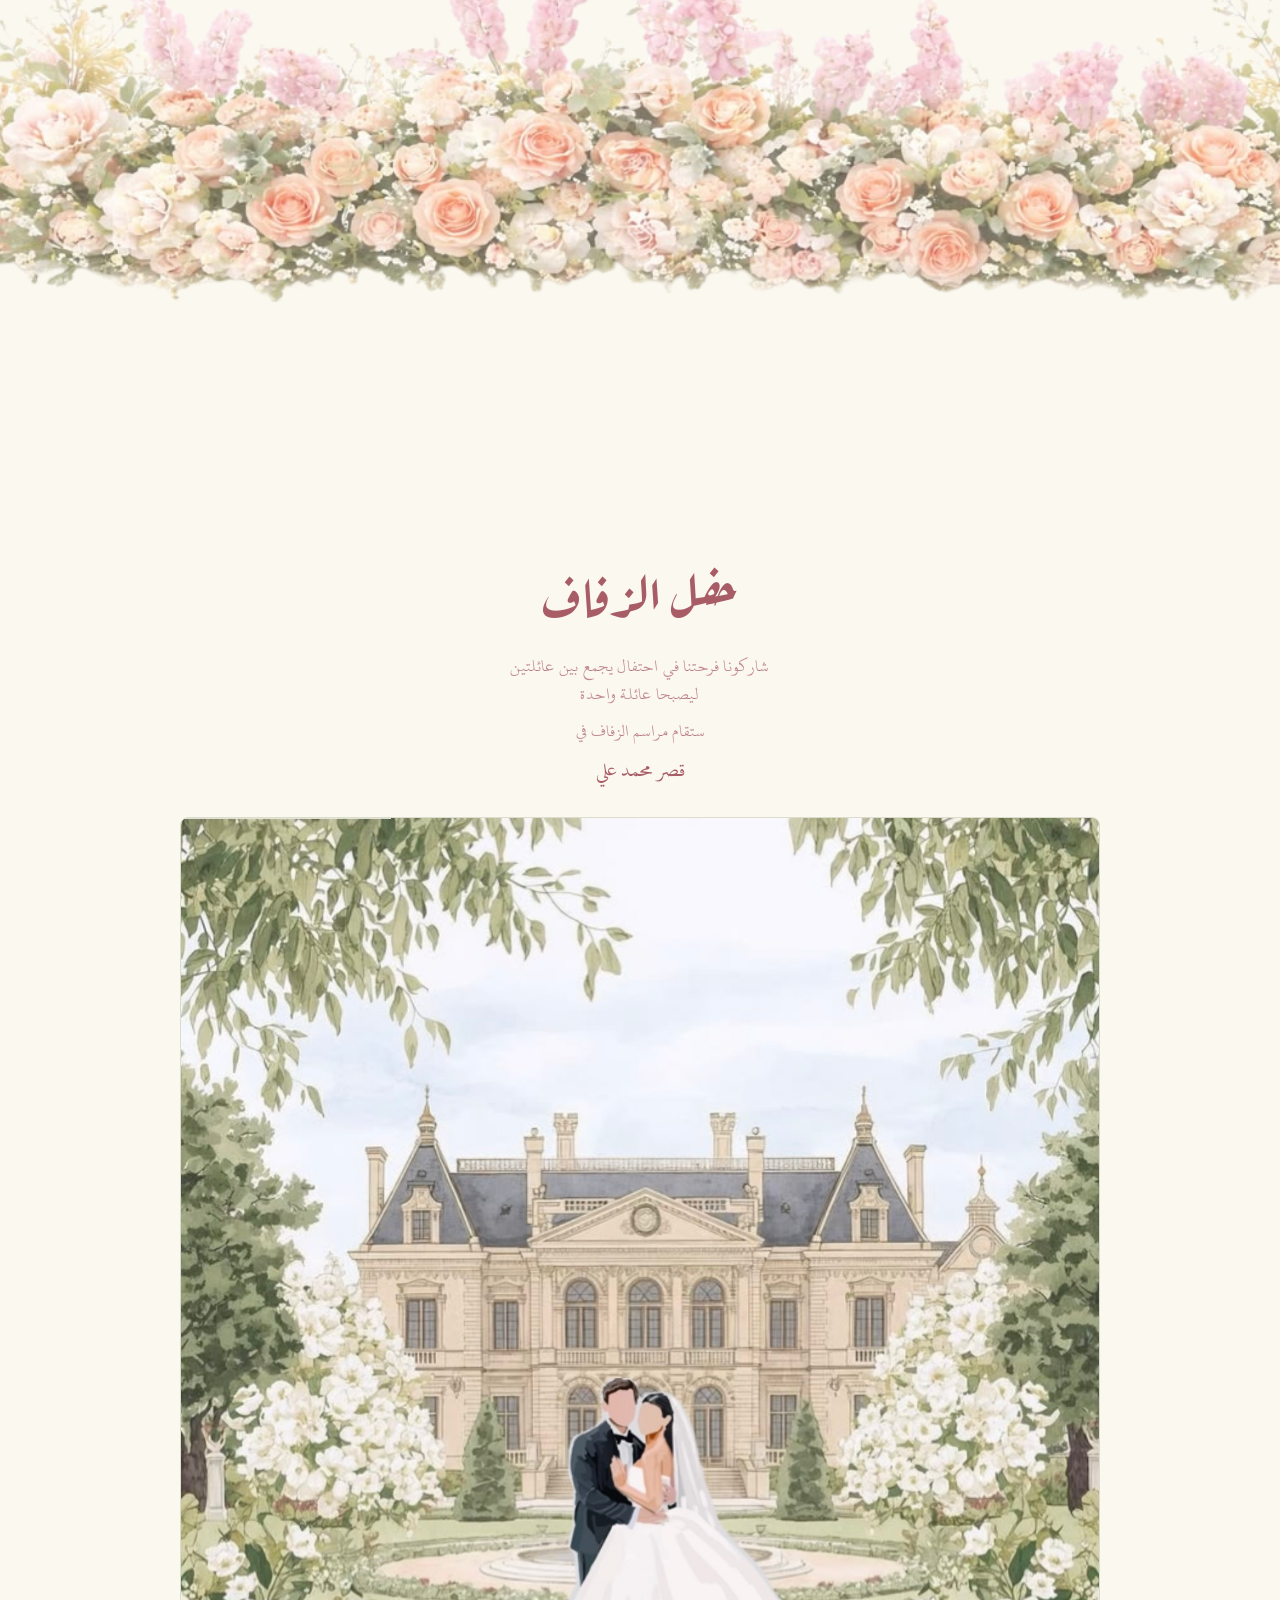
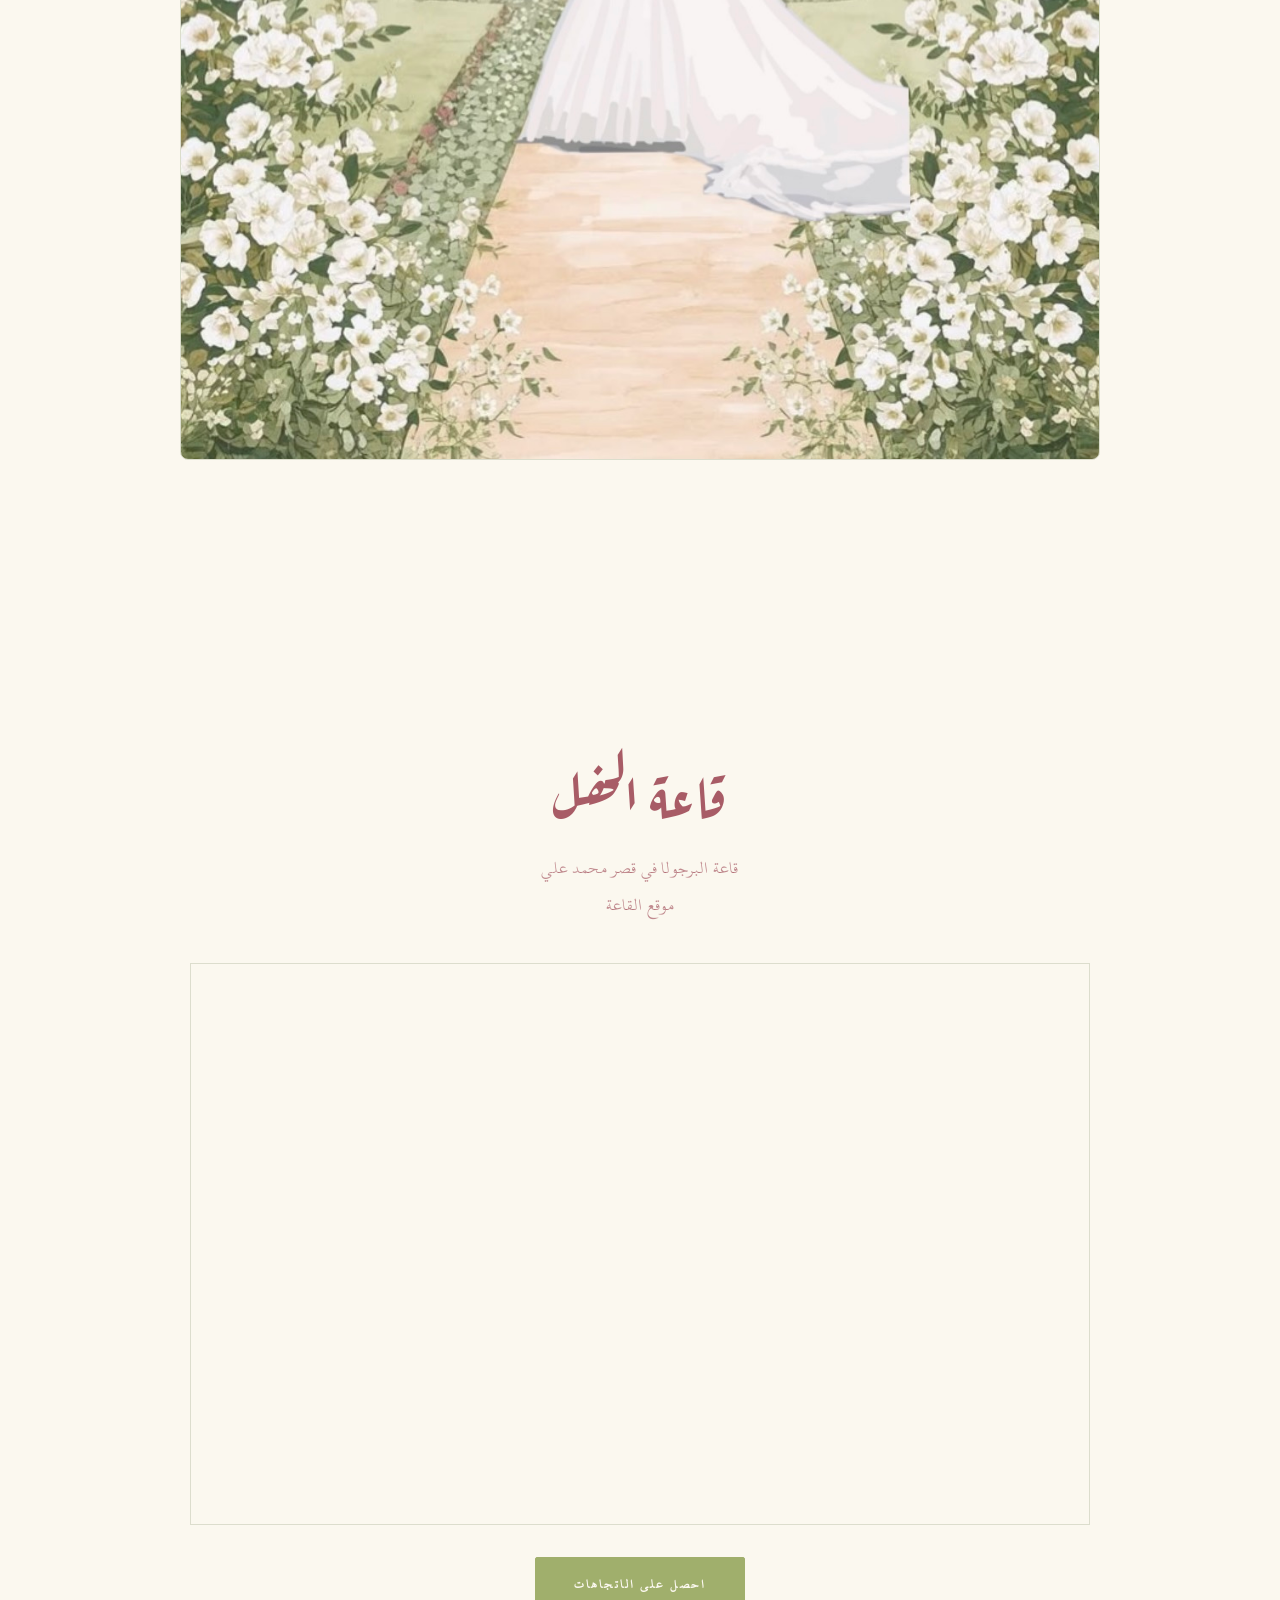
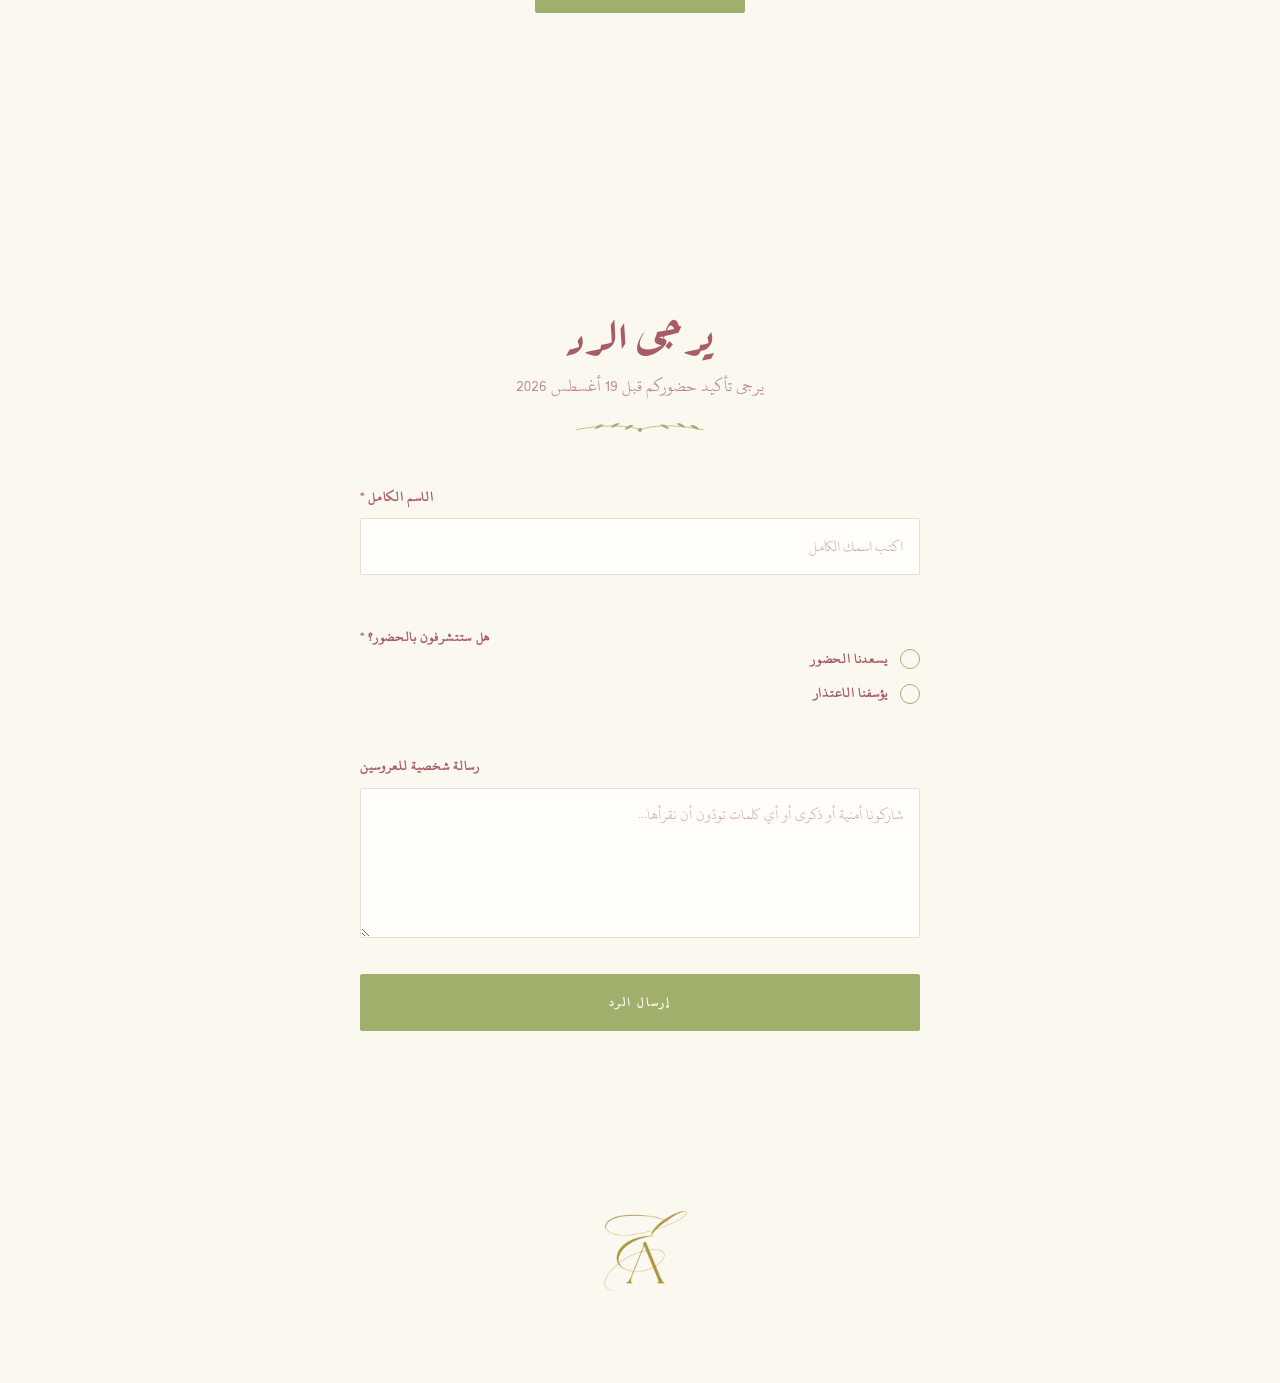
==== commit a7854f0e: "low power mode" ====
--- a/arabic.html
+++ b/arabic.html
@@ -24,8 +24,8 @@
   <!-- 1. HERO — autoplaying video                   -->
   <!-- ============================================ -->
   <section class="hero" id="hero">
-    <video class="hero__video" autoplay muted playsinline poster="assets/hero-poster.jpg">
-      <source src="assets/hero-video.mp4" type="video/mp4">
+    <video class="hero__video" autoplay muted playsinline preload="auto" poster="assets/hero-poster.jpg">
+      <source src="assets/hero-video arabic.mp4" type="video/mp4">
     </video>
     <!-- <div class="hero__overlay" aria-hidden="true"></div> -->
     <div class="hero__mask" id="heroMask" aria-hidden="true"></div>
--- a/css/arabic.css
+++ b/css/arabic.css
@@ -12,15 +12,15 @@
 
 
 @font-face {
-    font-family: "Orange Avenue";
-    src: url("../fonts/KFGQPC_uthman_taha_naskh_regular.ttf") format("opentype");
+    font-family: "Uthman Taha Naskh";
+    src: url("../fonts/KFGQPC_uthman_taha_naskh_regular.ttf") format("truetype");
     font-weight: normal;
     font-style: normal;
 }
 
 @font-face {
-    font-family: "Runethia";
-    src: url("../fonts/alfont_com_ArefRuqaa-Regular.ttf") format("opentype");
+    font-family: "Aref Ruqaa";
+    src: url("../fonts/alfont_com_ArefRuqaa-Regular.ttf") format("truetype");
     font-weight: normal;
     font-style: normal;
 }
@@ -37,14 +37,9 @@
   --pine-softer: rgba(81, 102, 46, 0.08);
   --sage-faint: rgba(160, 175, 108, 0.25);
 
-  /* --font-display: 'Cormorant Garamond', 'Georgia', serif;
-  --font-body: 'Cormorant Garamond', 'Georgia', serif;*/
-  --font-script: 'Beau Rivage', cursive; 
-
-  --font-display: "Orange Avenue", serif;
-  --font-body: "Orange Avenue", serif;
-  /* --font-script: "Runethia", cursive; */
-
+  --font-display: "Uthman Taha Naskh", serif;
+  --font-body: "Uthman Taha Naskh", serif;
+  --font-script: "Aref Ruqaa", cursive;
 
   --section-pad-y: clamp(64px, 11vw, 128px);
   --container-max: 1080px;
@@ -185,8 +180,11 @@
   background: var(--sage);
   border-color: var(--sage);
   color: var(--bg);
-}
-.btn--primary:hover { background: var(--pine); border-color: var(--pine); }
+  -webkit-tap-highlight-color: transparent;
+}
+@media (hover: hover) and (pointer: fine) {
+  .btn--primary:hover { background: var(--pine); border-color: var(--pine); }
+}
 .btn--primary:focus-visible { outline: 2px solid var(--ink); outline-offset: 3px; }
 .btn--primary:disabled { opacity: 0.55; cursor: not-allowed; }
 
@@ -352,7 +350,7 @@
   align-items: center;
   justify-content: center;
   flex: 1 1 0;
-  max-width: clamp(64px, 22vw, 96px);
+  max-width: clamp(72px, 24vw, 108px);
   padding: clamp(14px, 5vw, 25px) clamp(8px, 4vw, 20px);
   background: var(--bg);
   border: 1px solid var(--pine-faint);
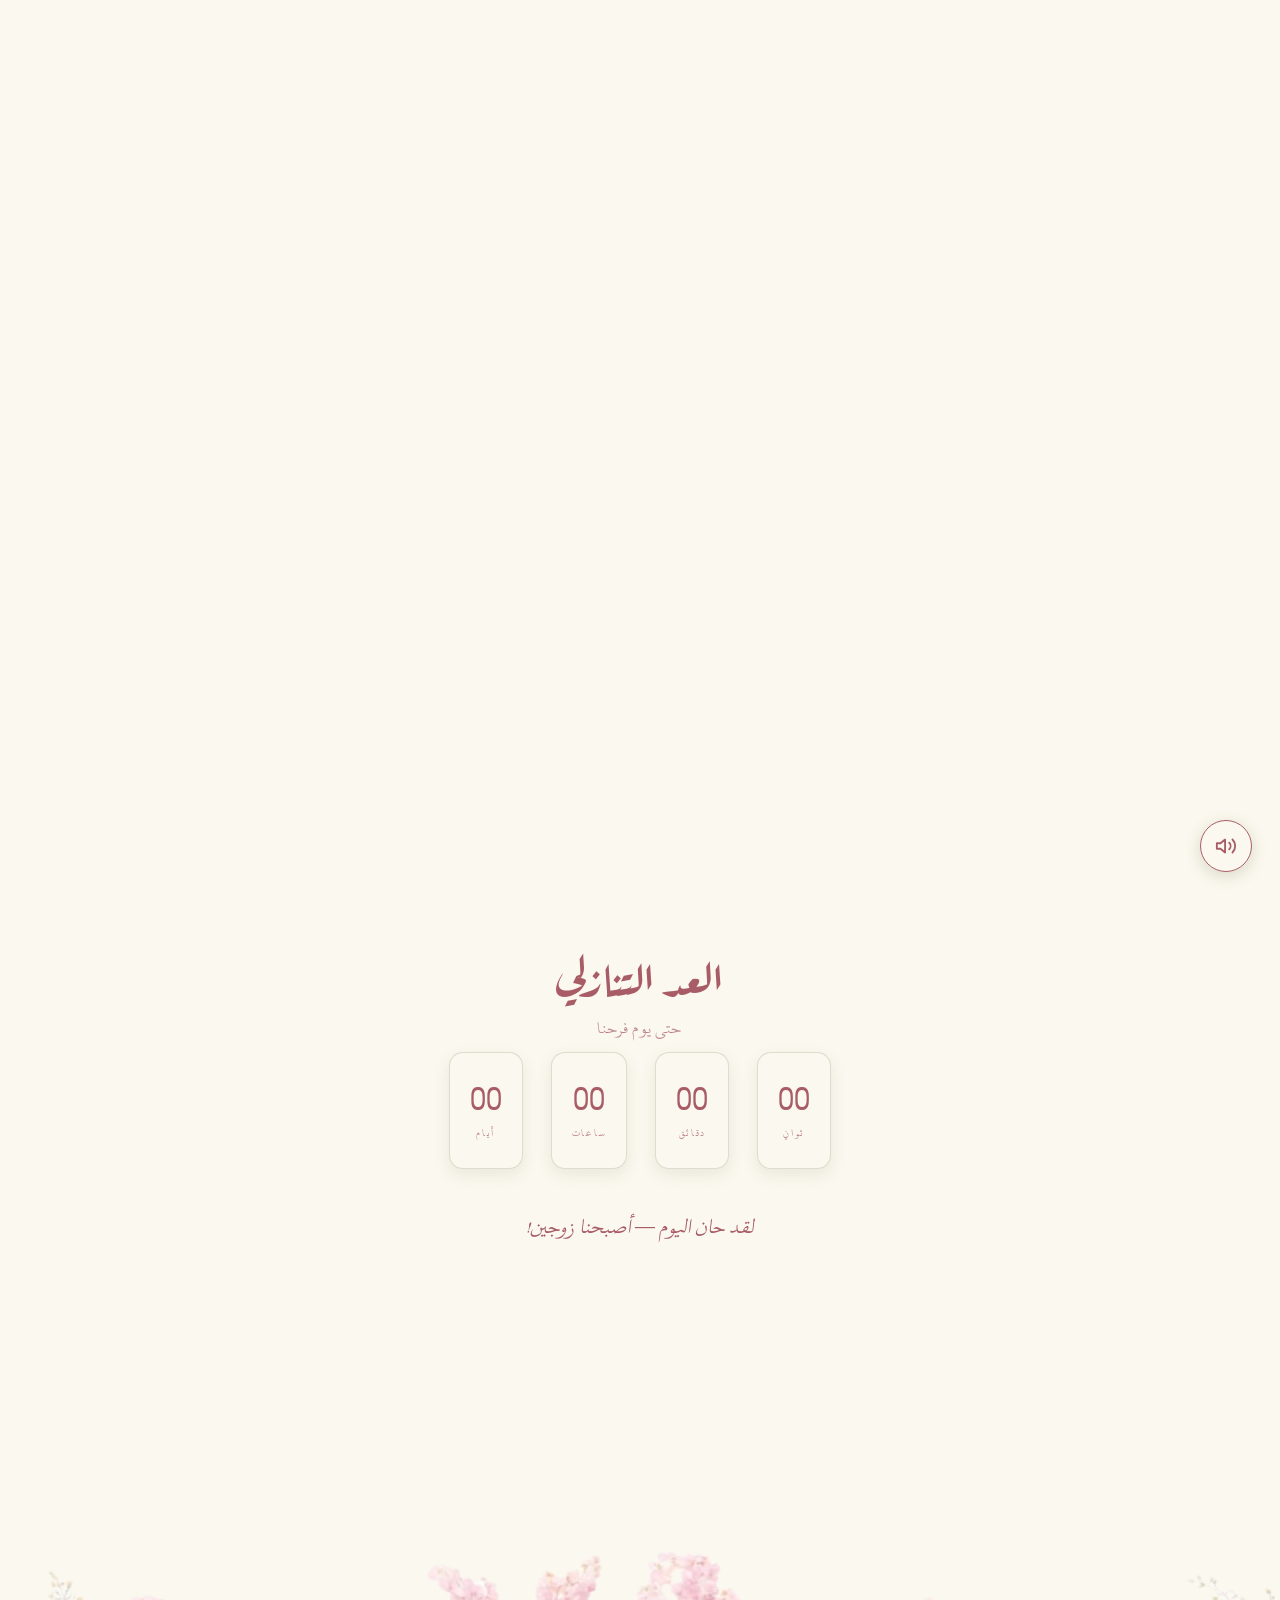
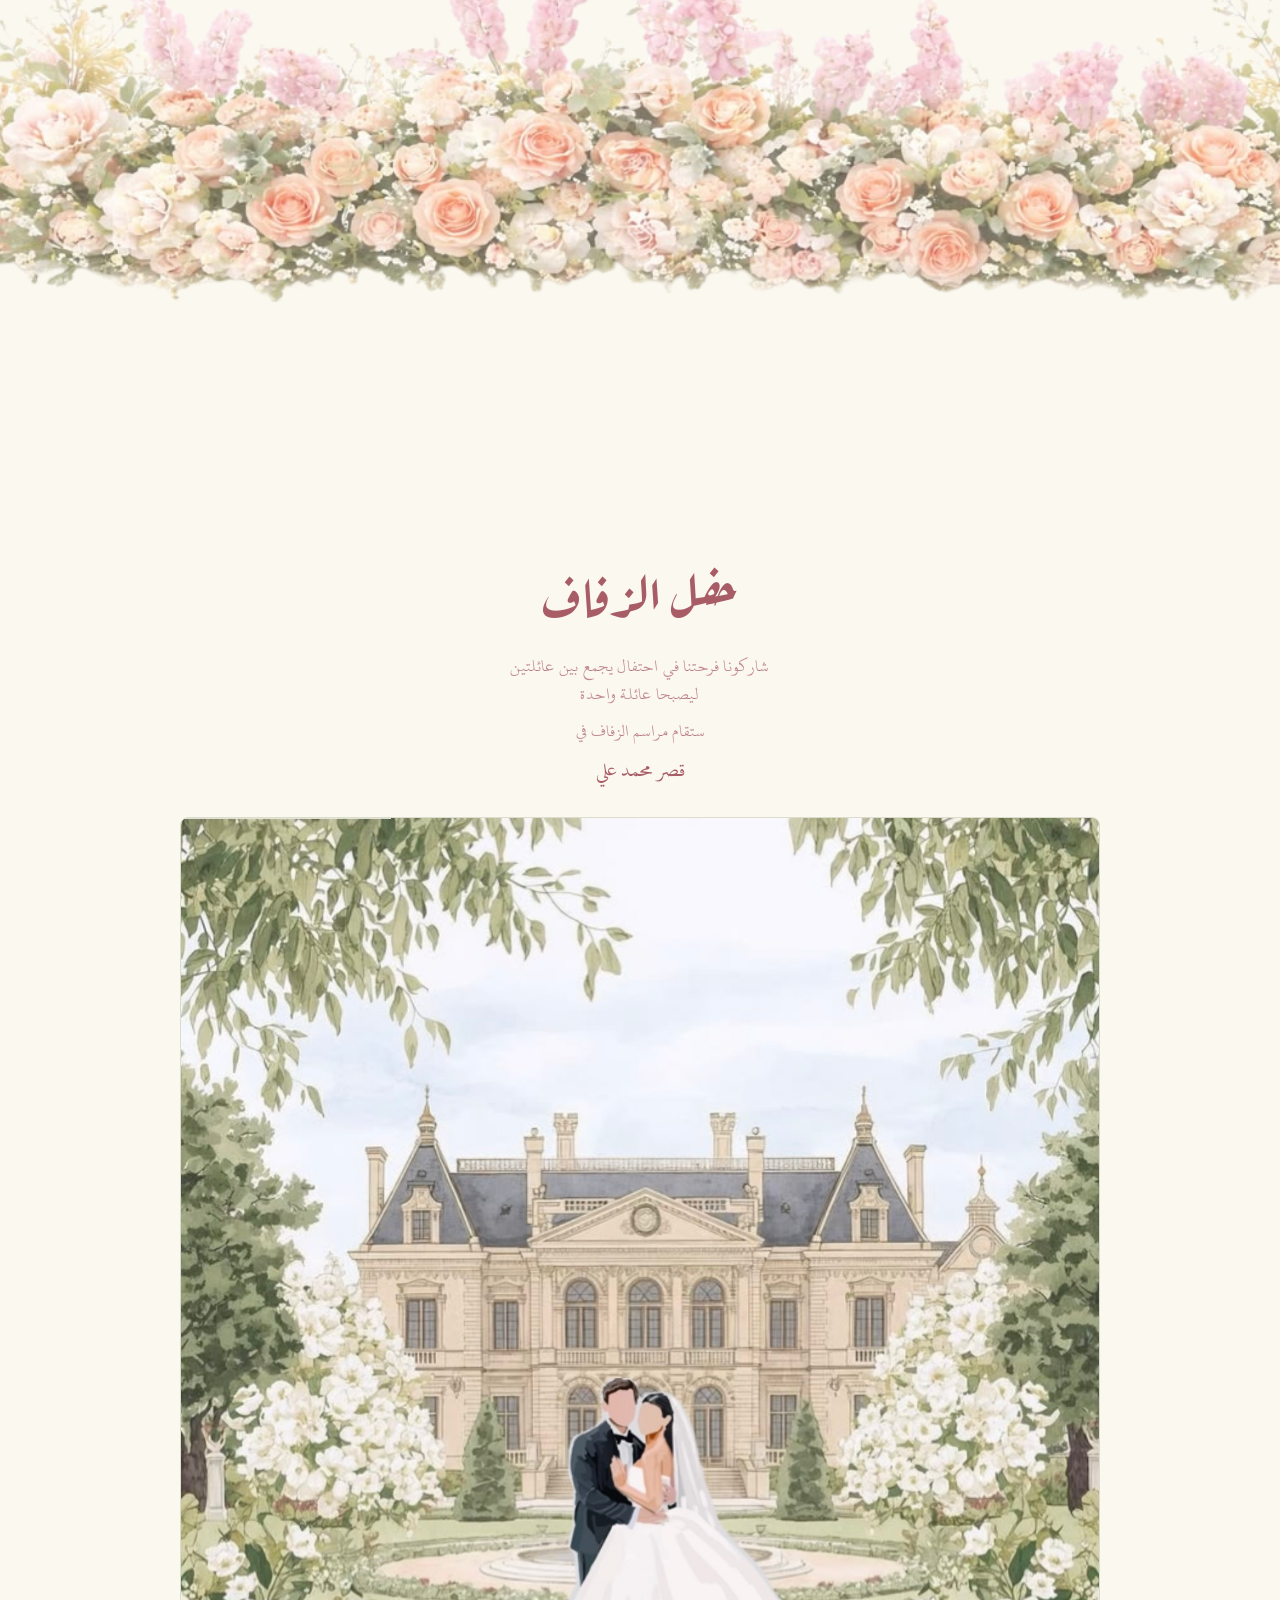
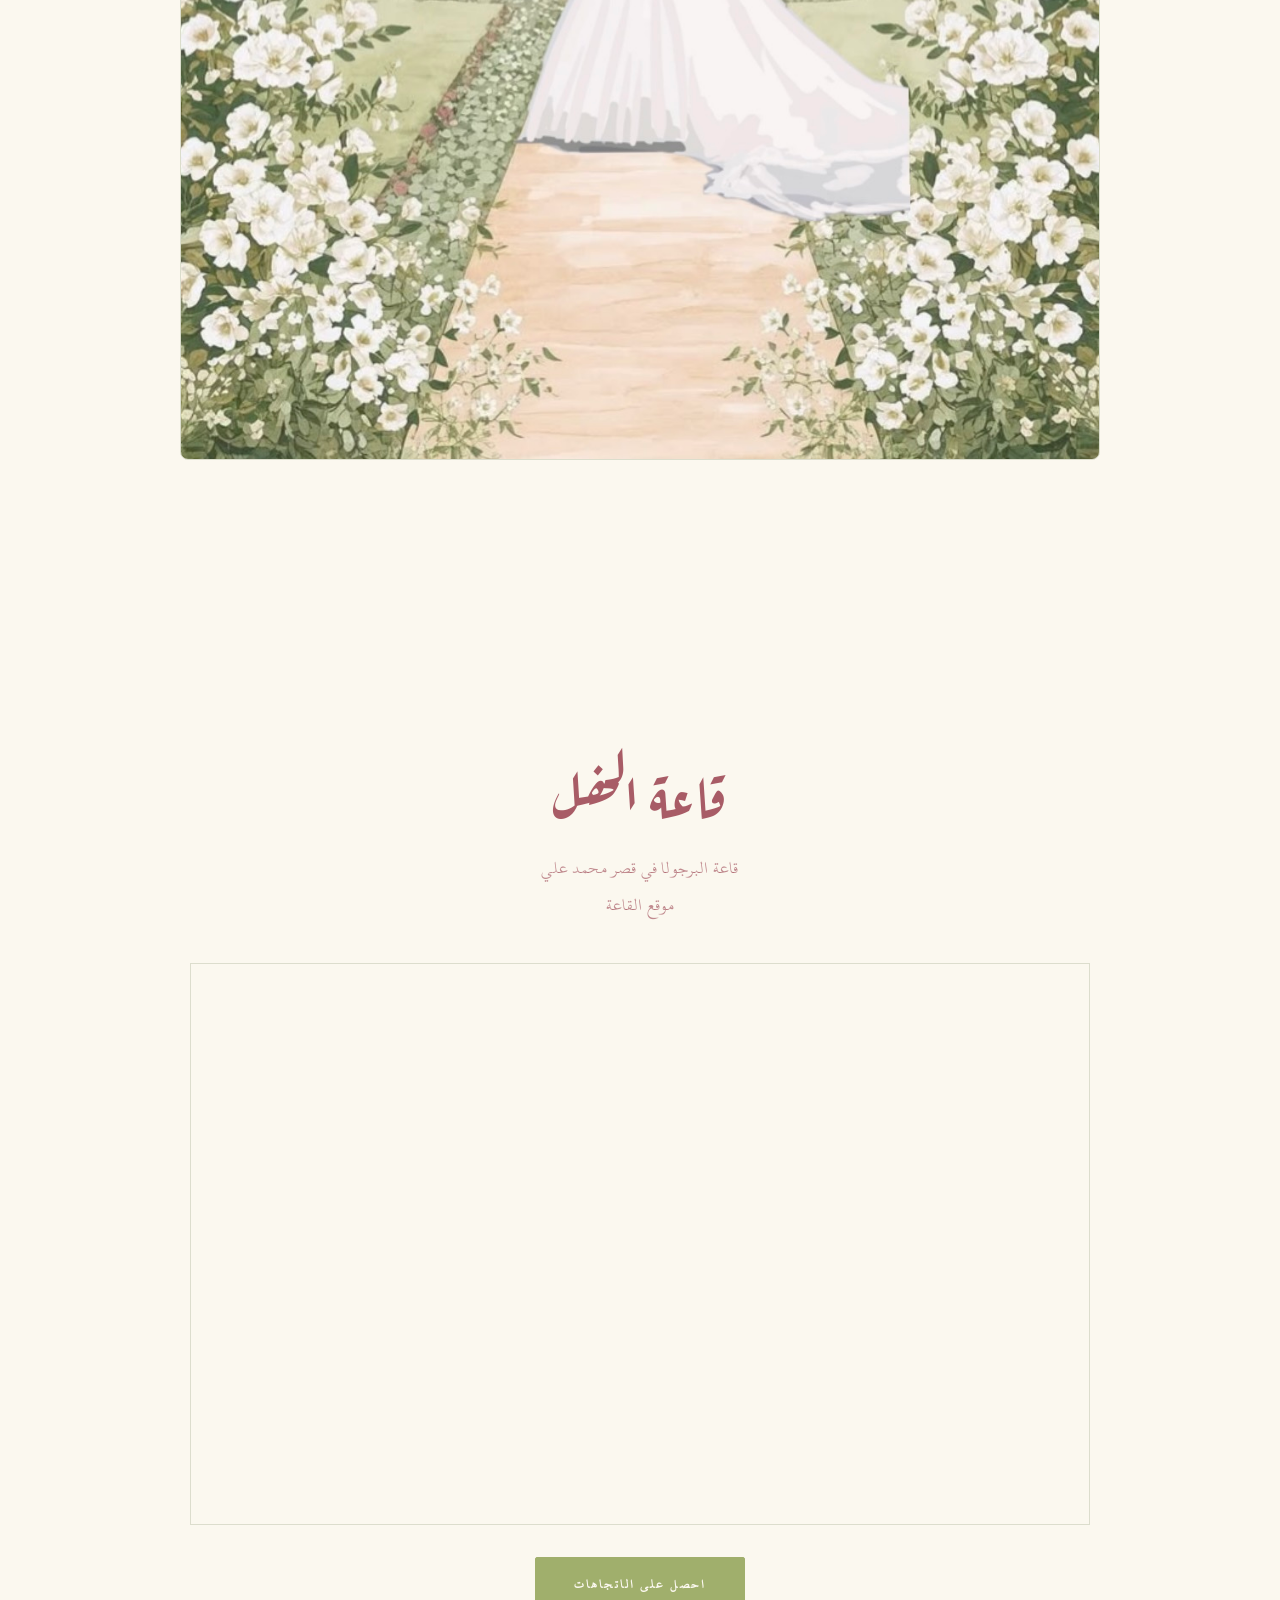
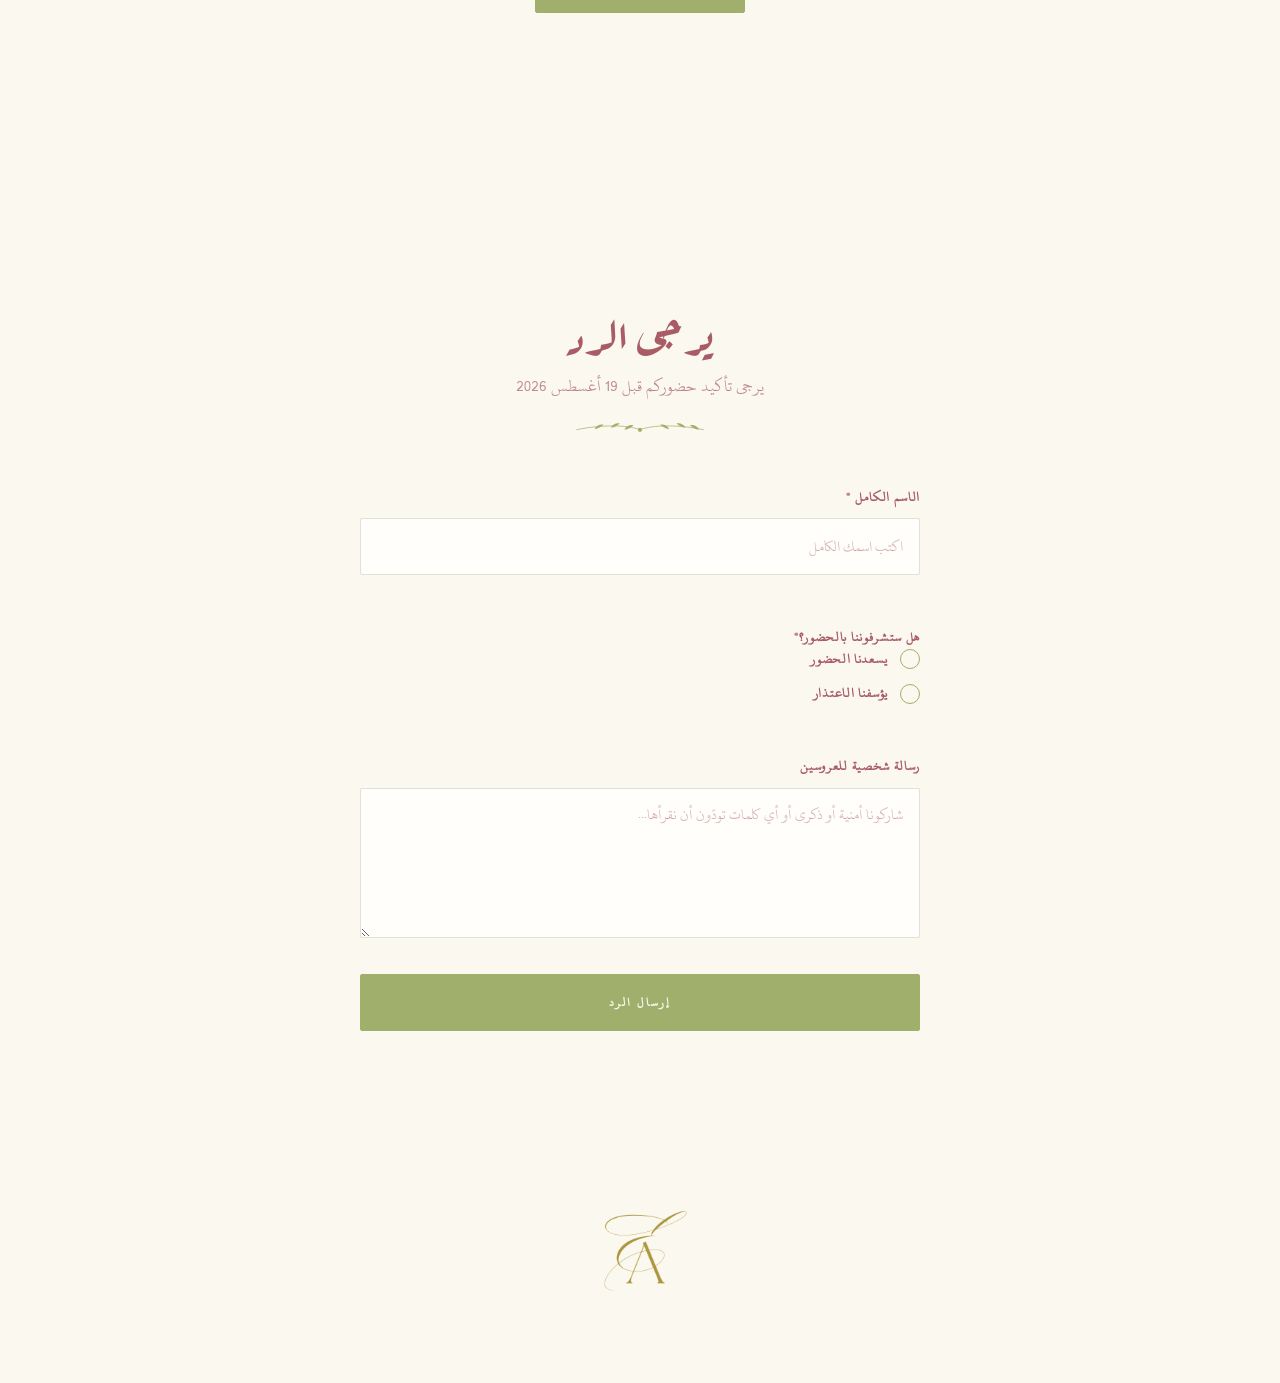
==== commit a741a7f0: "hero low power mode" ====
--- a/arabic.html
+++ b/arabic.html
@@ -24,7 +24,7 @@
   <!-- 1. HERO — autoplaying video                   -->
   <!-- ============================================ -->
   <section class="hero" id="hero">
-    <video class="hero__video" autoplay muted playsinline preload="auto" poster="assets/hero-poster.jpg">
+    <video class="hero__video" autoplay muted playsinline poster="assets/hero-poster.jpg">
       <source src="assets/hero-video arabic.mp4" type="video/mp4">
     </video>
     <!-- <div class="hero__overlay" aria-hidden="true"></div> -->
@@ -173,7 +173,7 @@
         </div>
 
         <fieldset class="form-group">
-          <legend>هل ستتشرفون بالحضور؟ <span class="required">*</span></legend>
+          <legend>هل ستشرفوننا بالحضور؟<span class="required">*</span></legend>
           <div class="radio-group">
             <label class="radio-option">
               <input type="radio" name="attending" value="Joyfully Accepts" required>
--- a/css/arabic.css
+++ b/css/arabic.css
@@ -52,6 +52,15 @@
 *, *::before, *::after { box-sizing: border-box; }
 html, body { margin: 0; padding: 0; }
 html { scroll-behavior: smooth; -webkit-text-size-adjust: 100%; overflow-x: hidden; }
+
+/* Locks scrolling while the hero video is still loading after autoplay
+   was blocked (our Low Power Mode fallback) — removed as soon as the
+   video has buffered enough to play. */
+html.no-scroll,
+html.no-scroll body {
+  overflow: hidden;
+  height: 100%;
+}
 
 body {
   background: var(--bg);
@@ -341,6 +350,7 @@
   justify-content: center;
   gap: clamp(6px, 2.5vw, 22px);
   width: 100%;
+  direction: ltr;
 }
 
 .countdown__unit {
@@ -534,7 +544,7 @@
 .rsvp__form {
   margin: 48px auto 0;
   max-width: 520px;
-  text-align: left;
+  text-align: right;
   display: flex;
   flex-direction: column;
   gap: 28px;
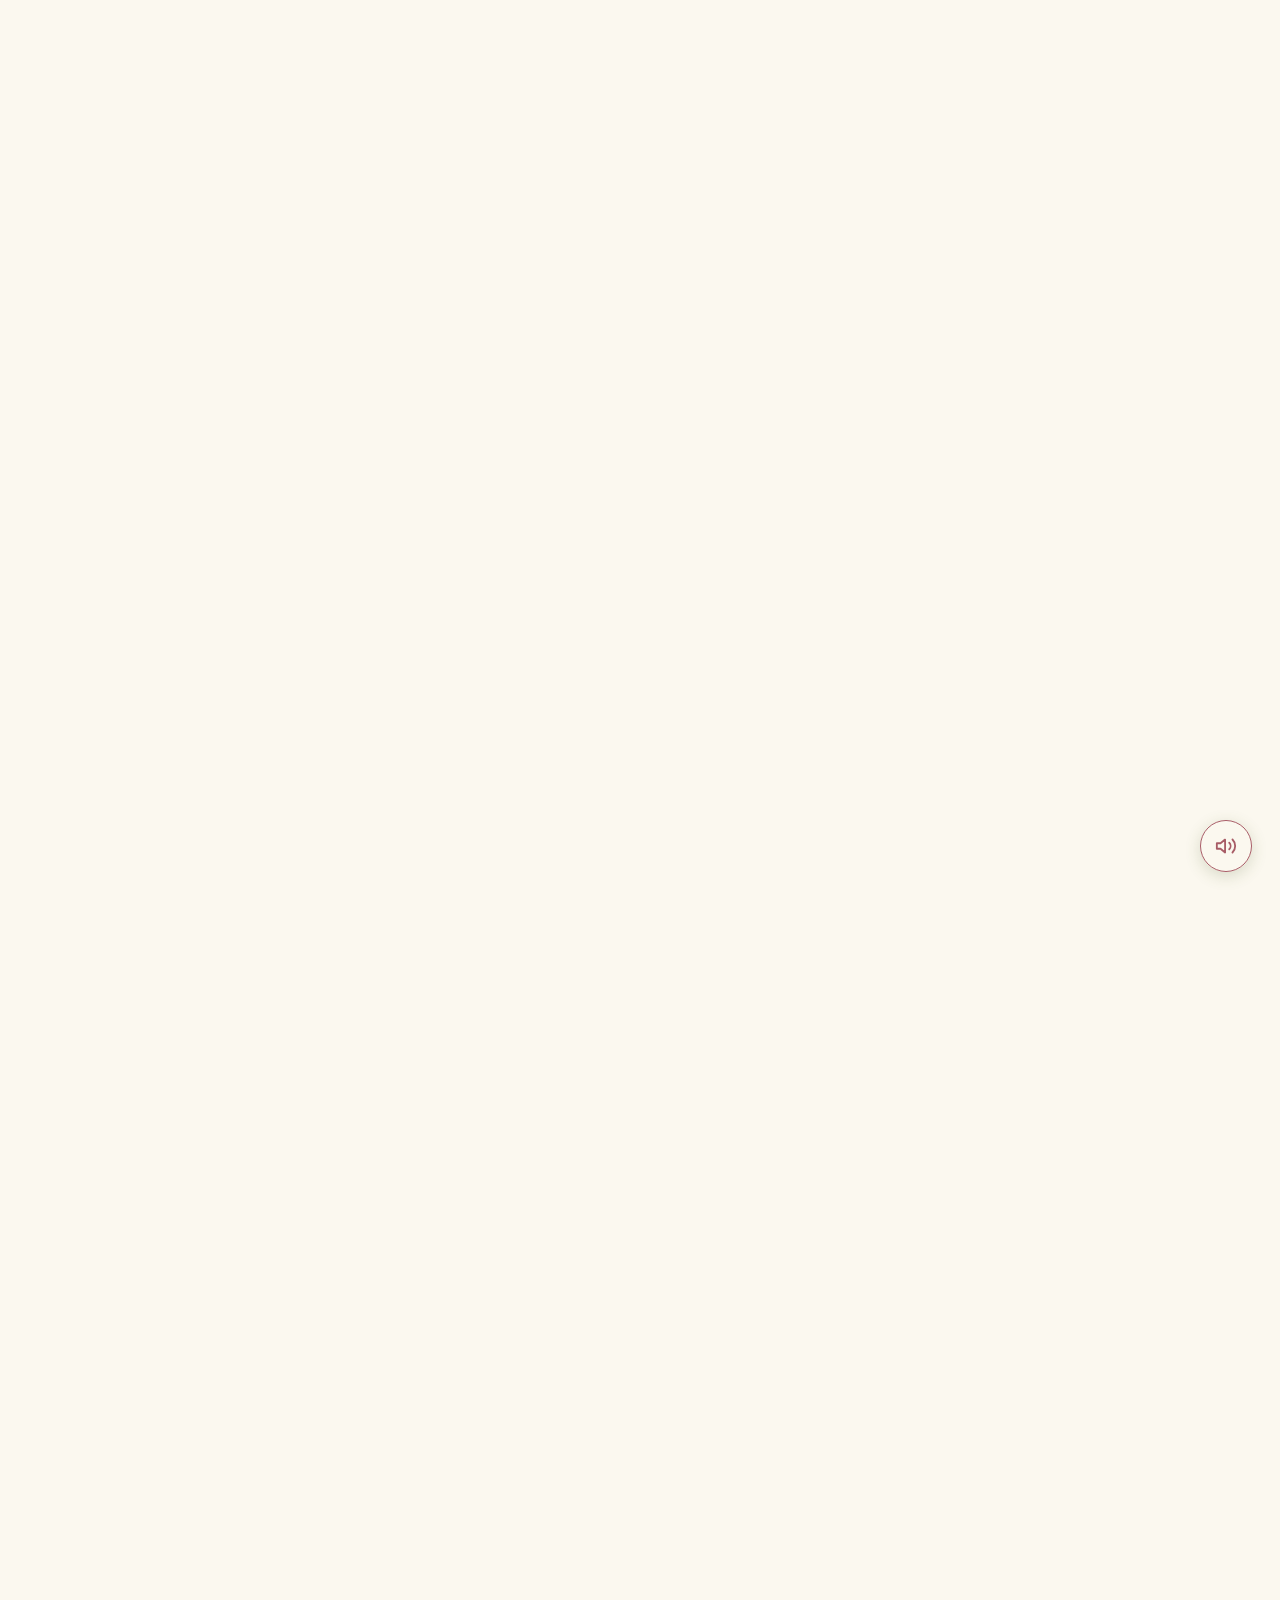
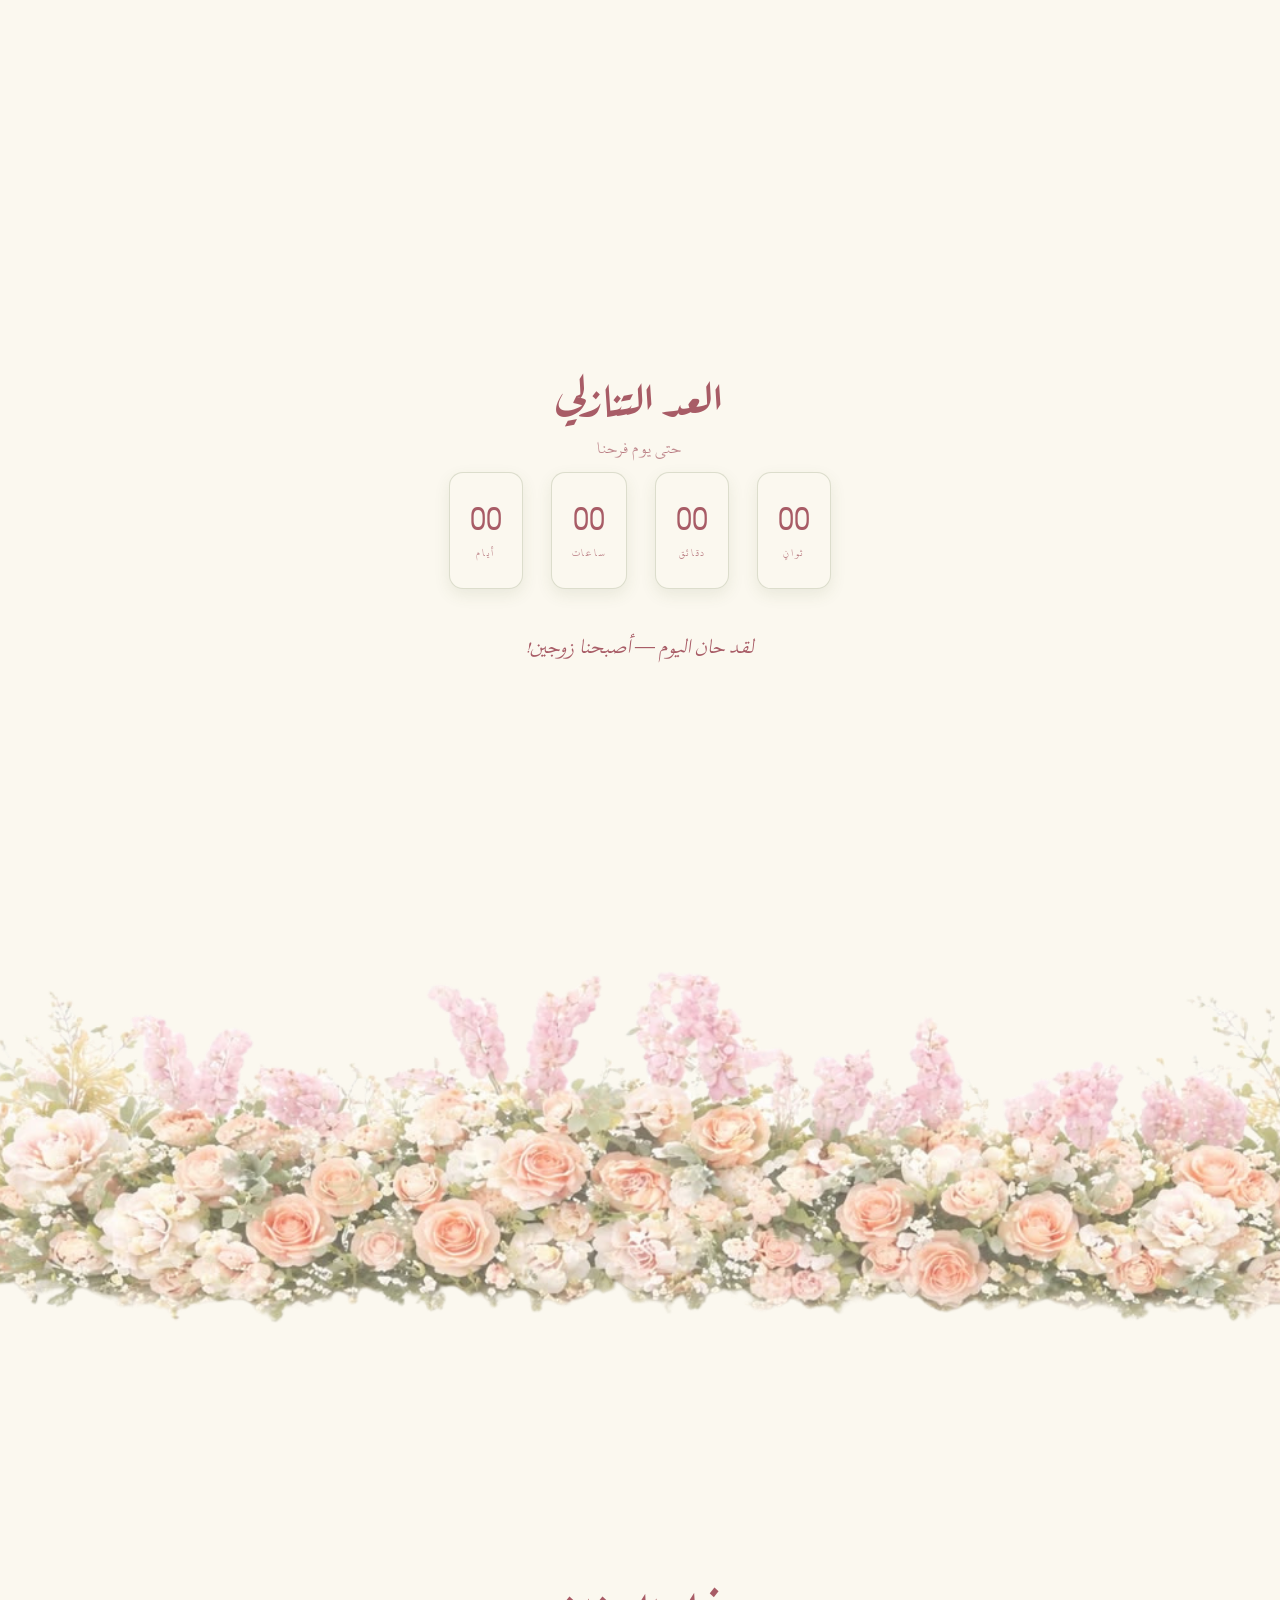
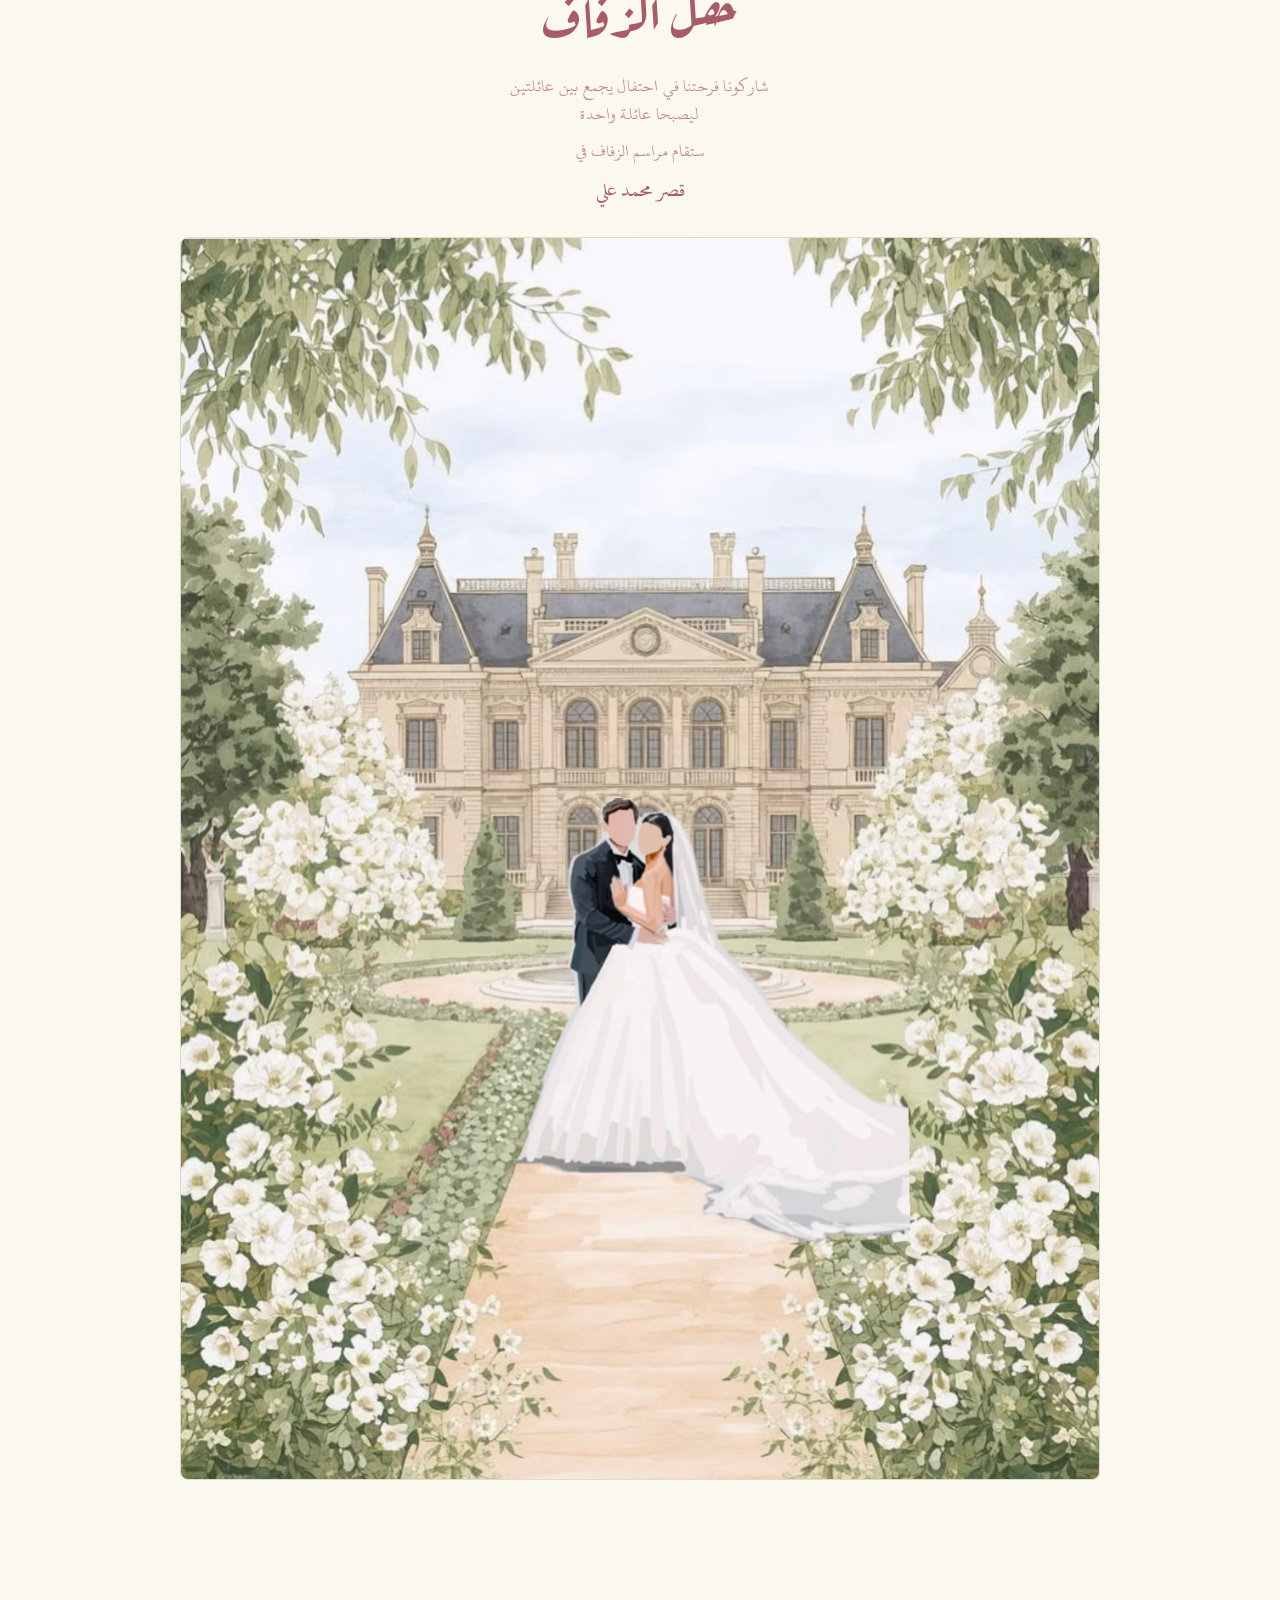
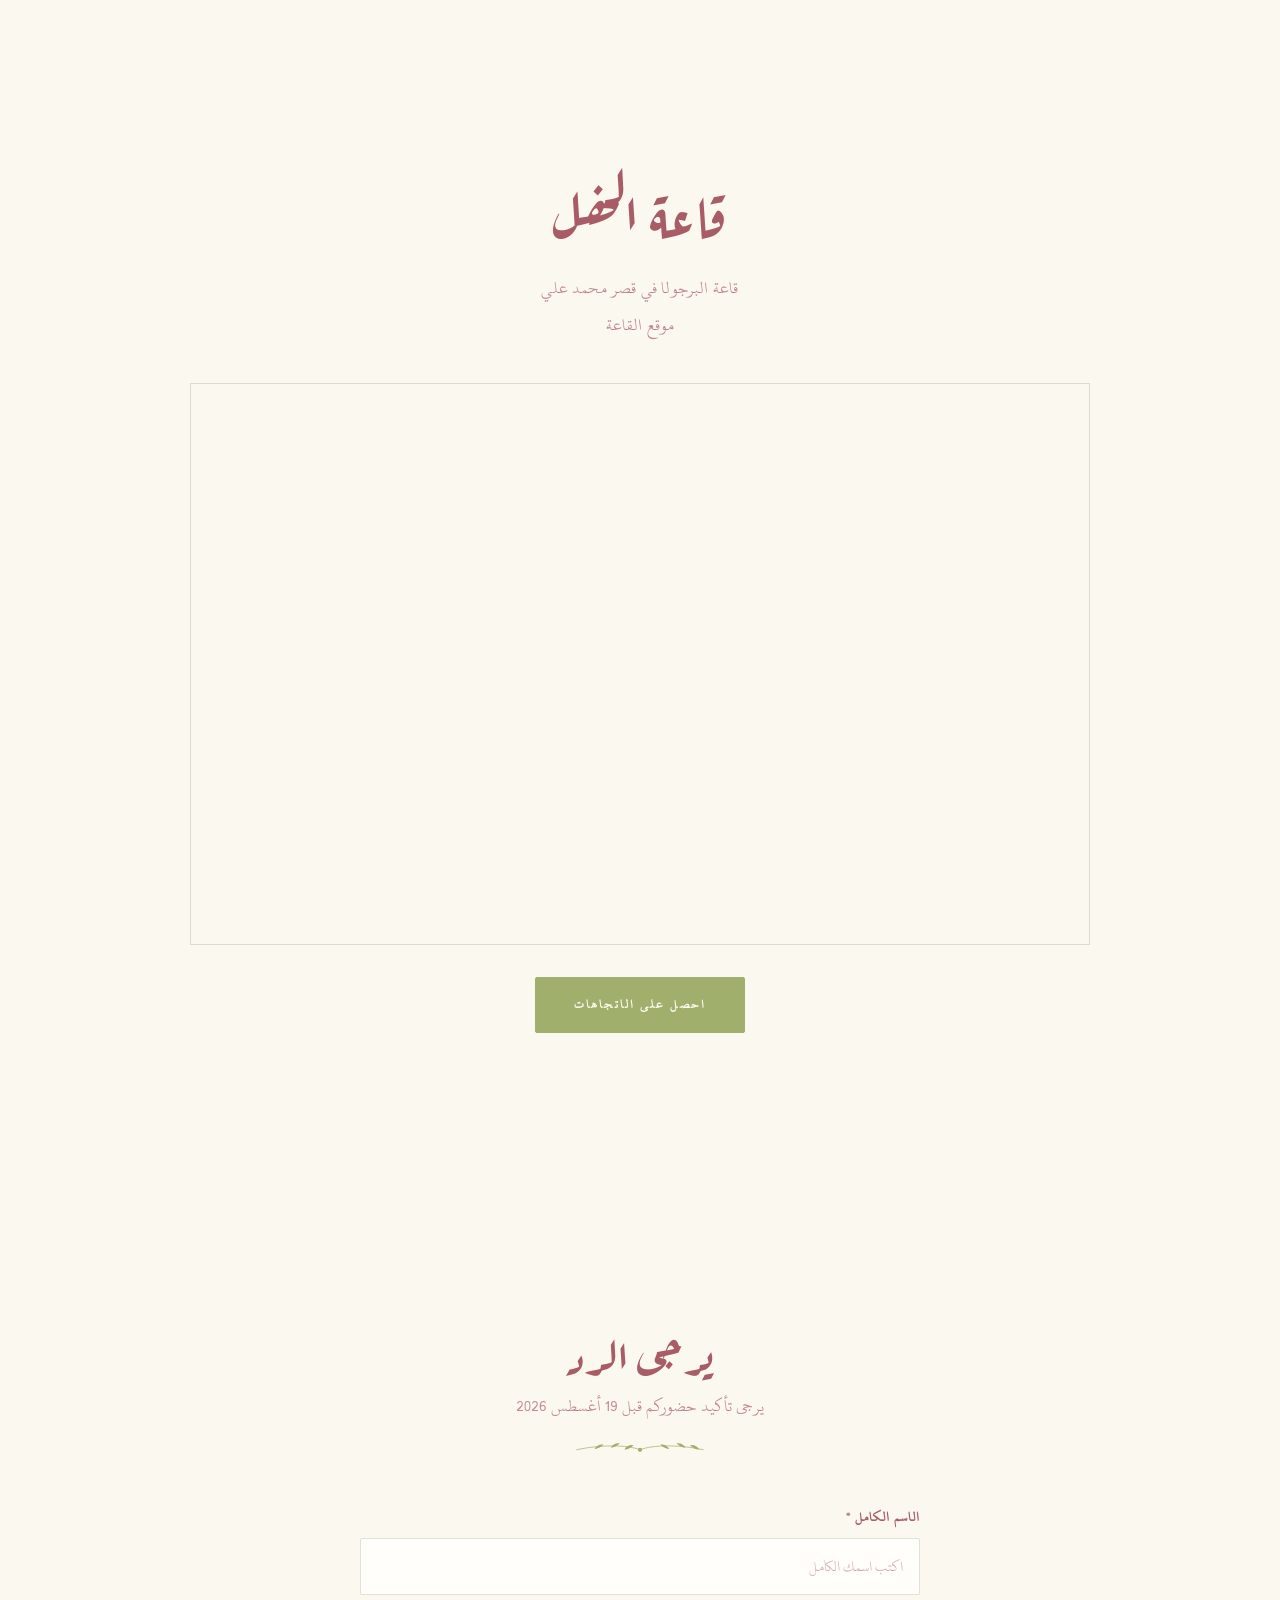
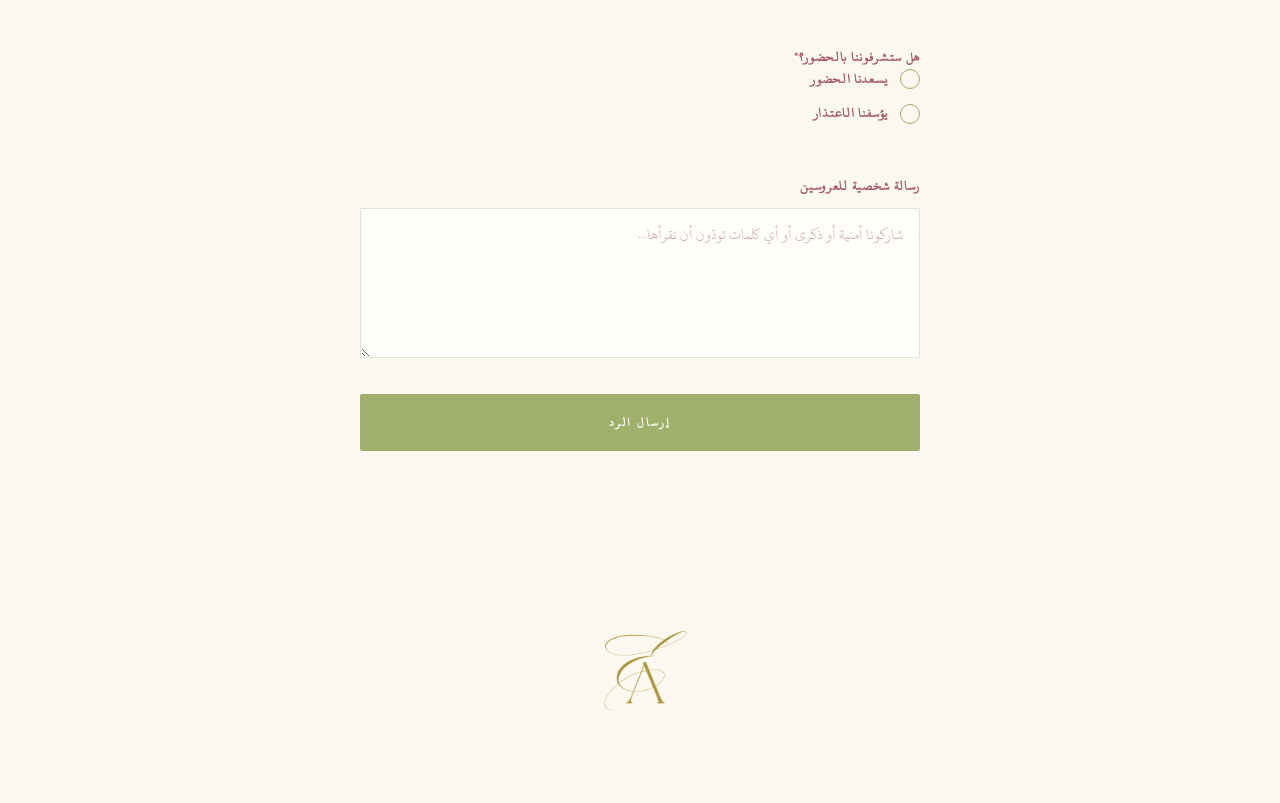
==== commit e865350d: "updated" ====
--- a/arabic.html
+++ b/arabic.html
@@ -24,9 +24,10 @@
   <!-- 1. HERO — autoplaying video                   -->
   <!-- ============================================ -->
   <section class="hero" id="hero">
-    <video class="hero__video" autoplay muted playsinline poster="assets/hero-poster.jpg">
+    <video class="hero__video" autoplay muted playsinline>
       <source src="assets/hero-video arabic.mp4" type="video/mp4">
     </video>
+    <img class="hero__poster" src="assets/generic-hero-poster.png" alt="" aria-hidden="true">
     <!-- <div class="hero__overlay" aria-hidden="true"></div> -->
     <div class="hero__mask" id="heroMask" aria-hidden="true"></div>
 
@@ -139,7 +140,7 @@
       <h2 class="ceremony-location__details">موقع القاعة</h2>
       <div class="venue__map">
         <iframe id="venueMap" src="https://www.google.com/maps?q=Cairo,+Egypt&output=embed"
-          title="خريطة موقع قاعة الزفاف" loading="lazy" referrerpolicy="no-referrer-when-downgrade">
+          title="خريطة موقع قاعة الزفاف" referrerpolicy="no-referrer-when-downgrade">
         </iframe>
       </div>
 
--- a/css/arabic.css
+++ b/css/arabic.css
@@ -532,6 +532,20 @@
   display: block;
 }
 
+.venue__map-fallback {
+  display: flex;
+  align-items: center;
+  justify-content: center;
+  width: 100%;
+  height: 100%;
+  padding: 24px;
+  text-align: center;
+  font-family: var(--font-body);
+  color: var(--ink);
+  text-decoration: underline;
+  background: var(--bg);
+}
+
 /* ===================================================================
    6. RSVP
    =================================================================== */
